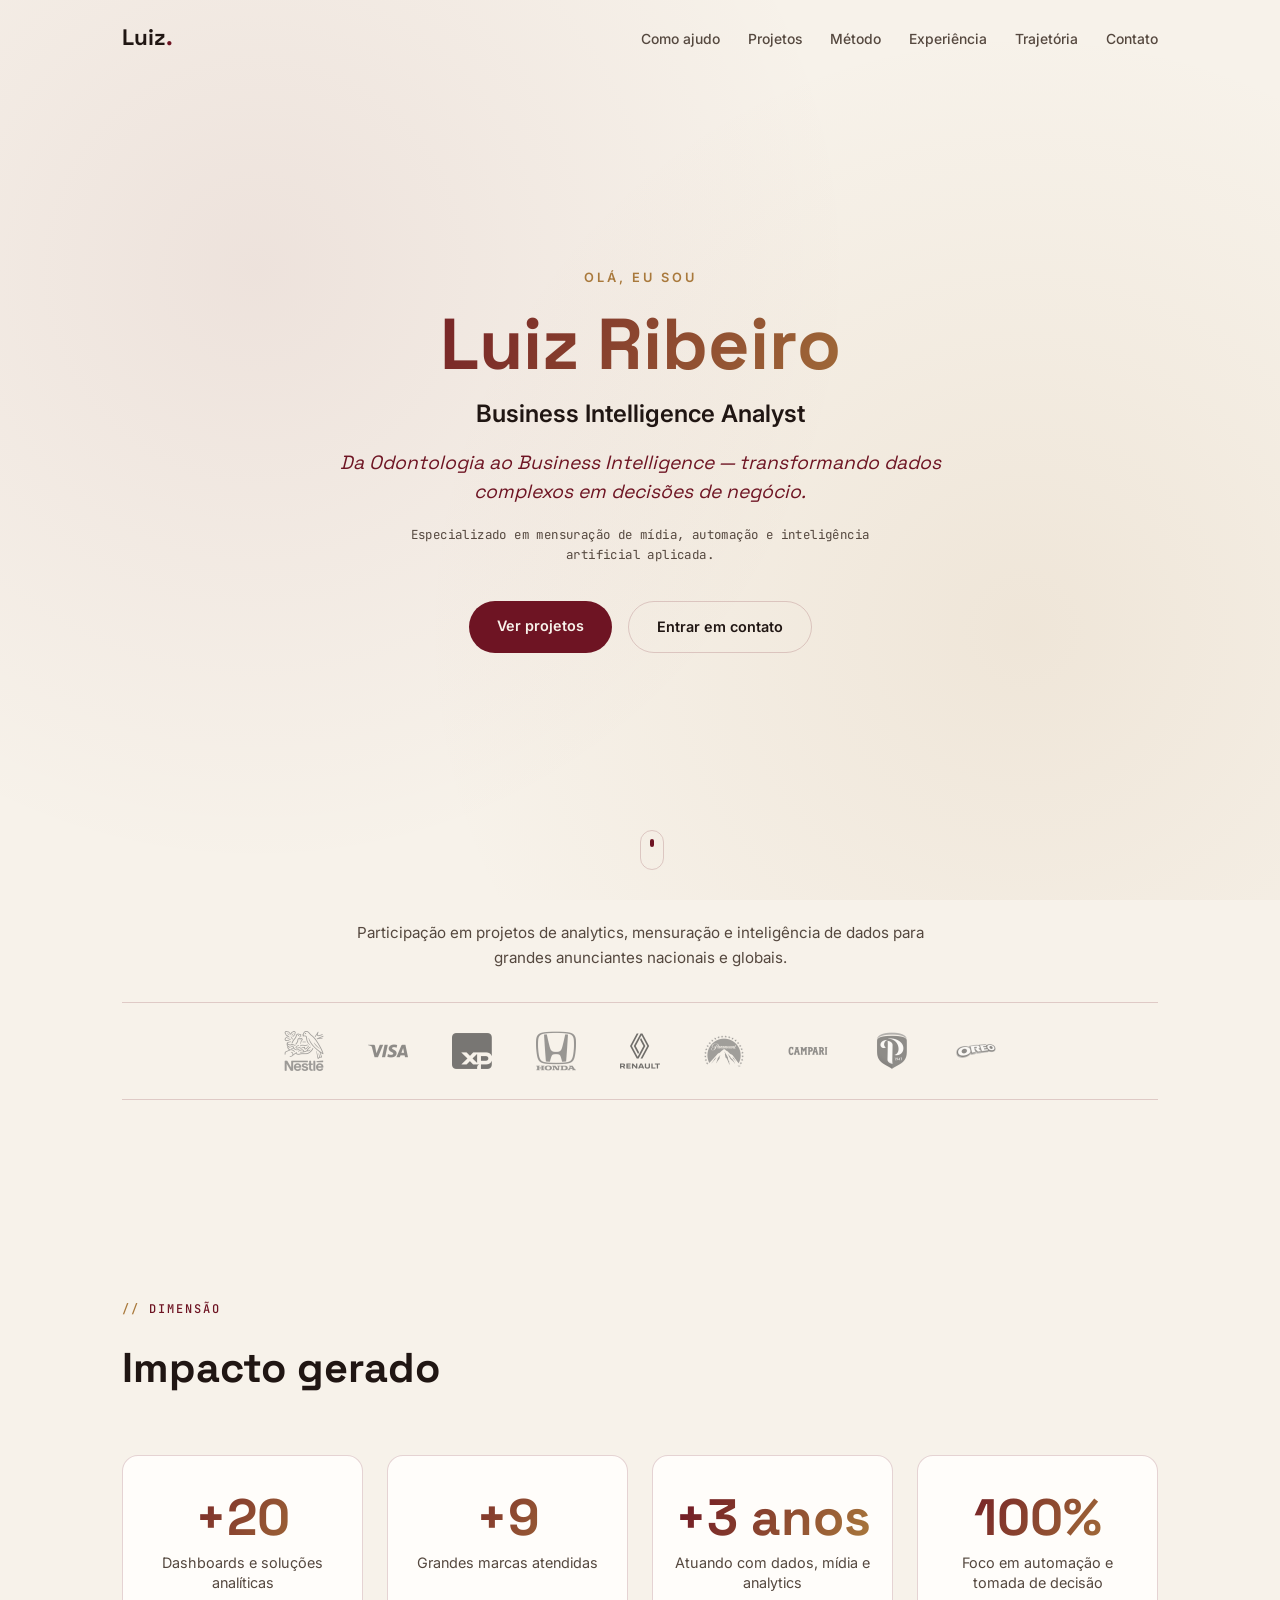
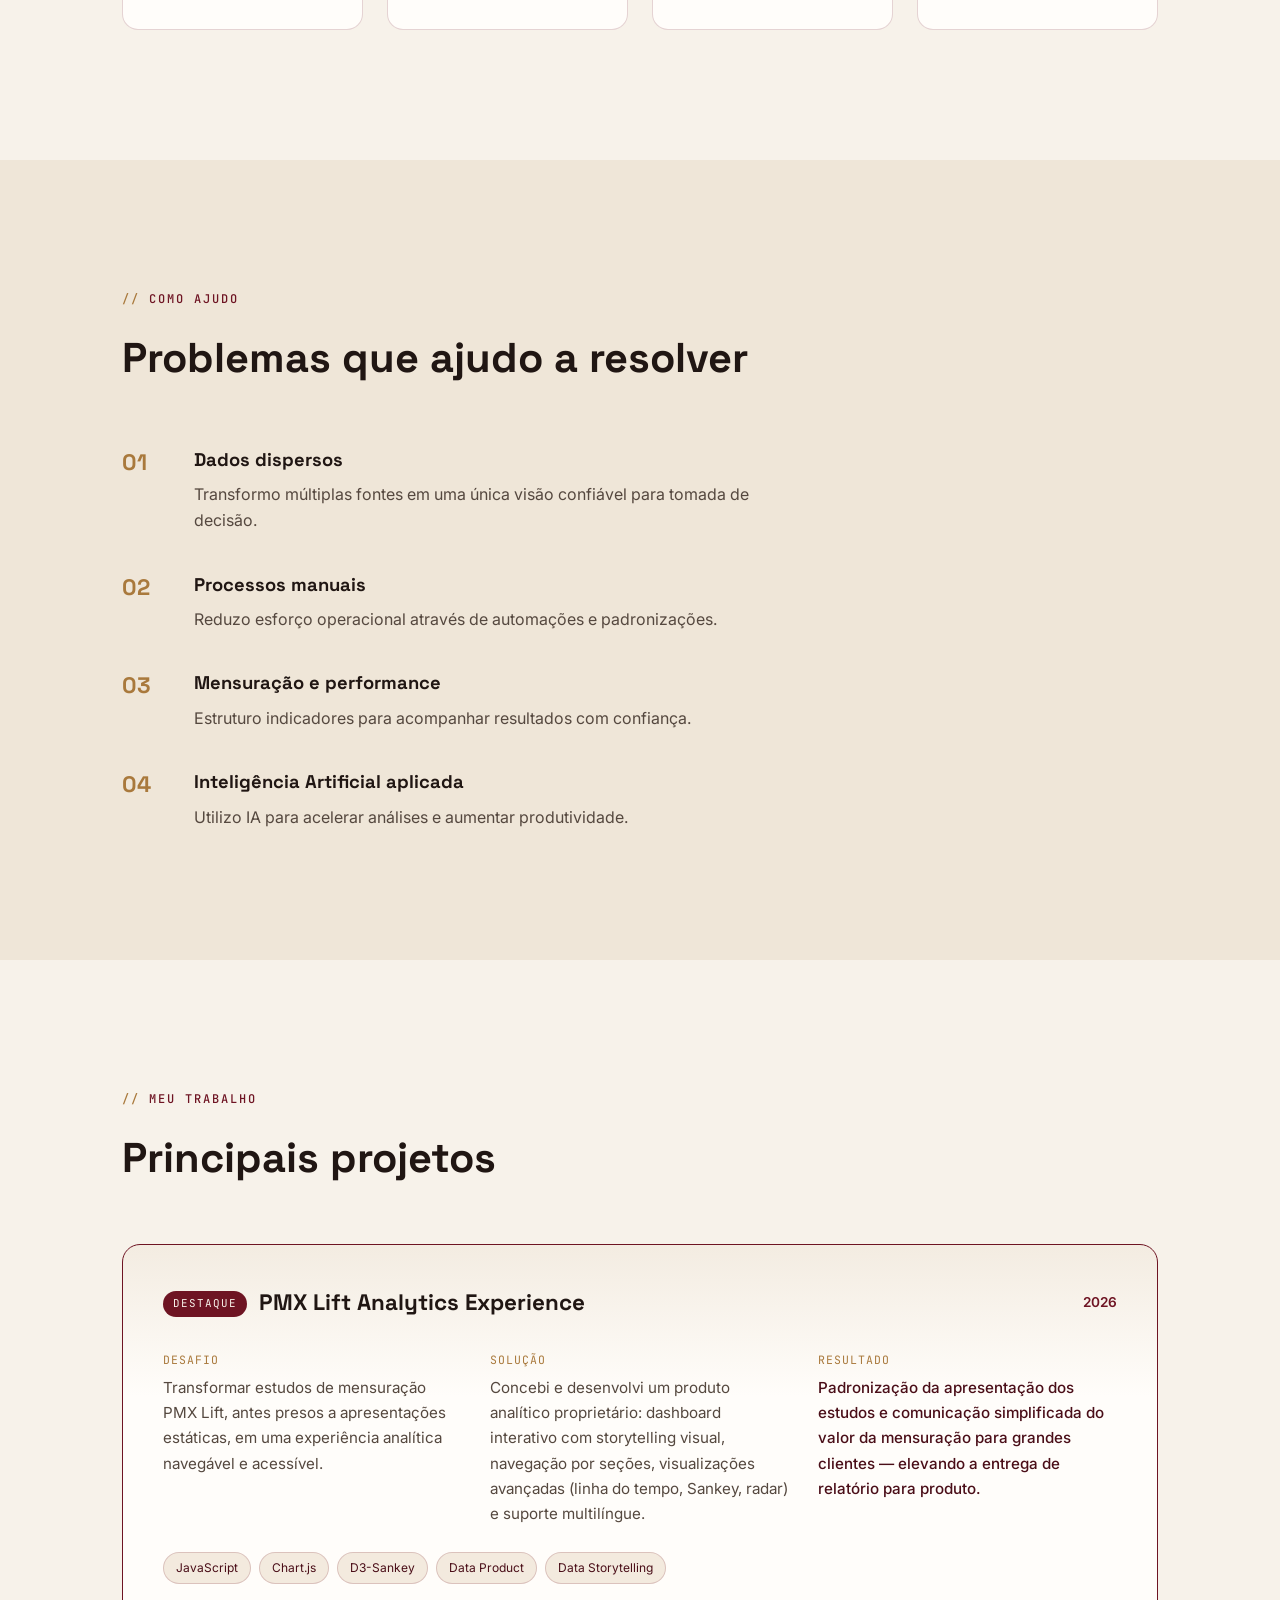
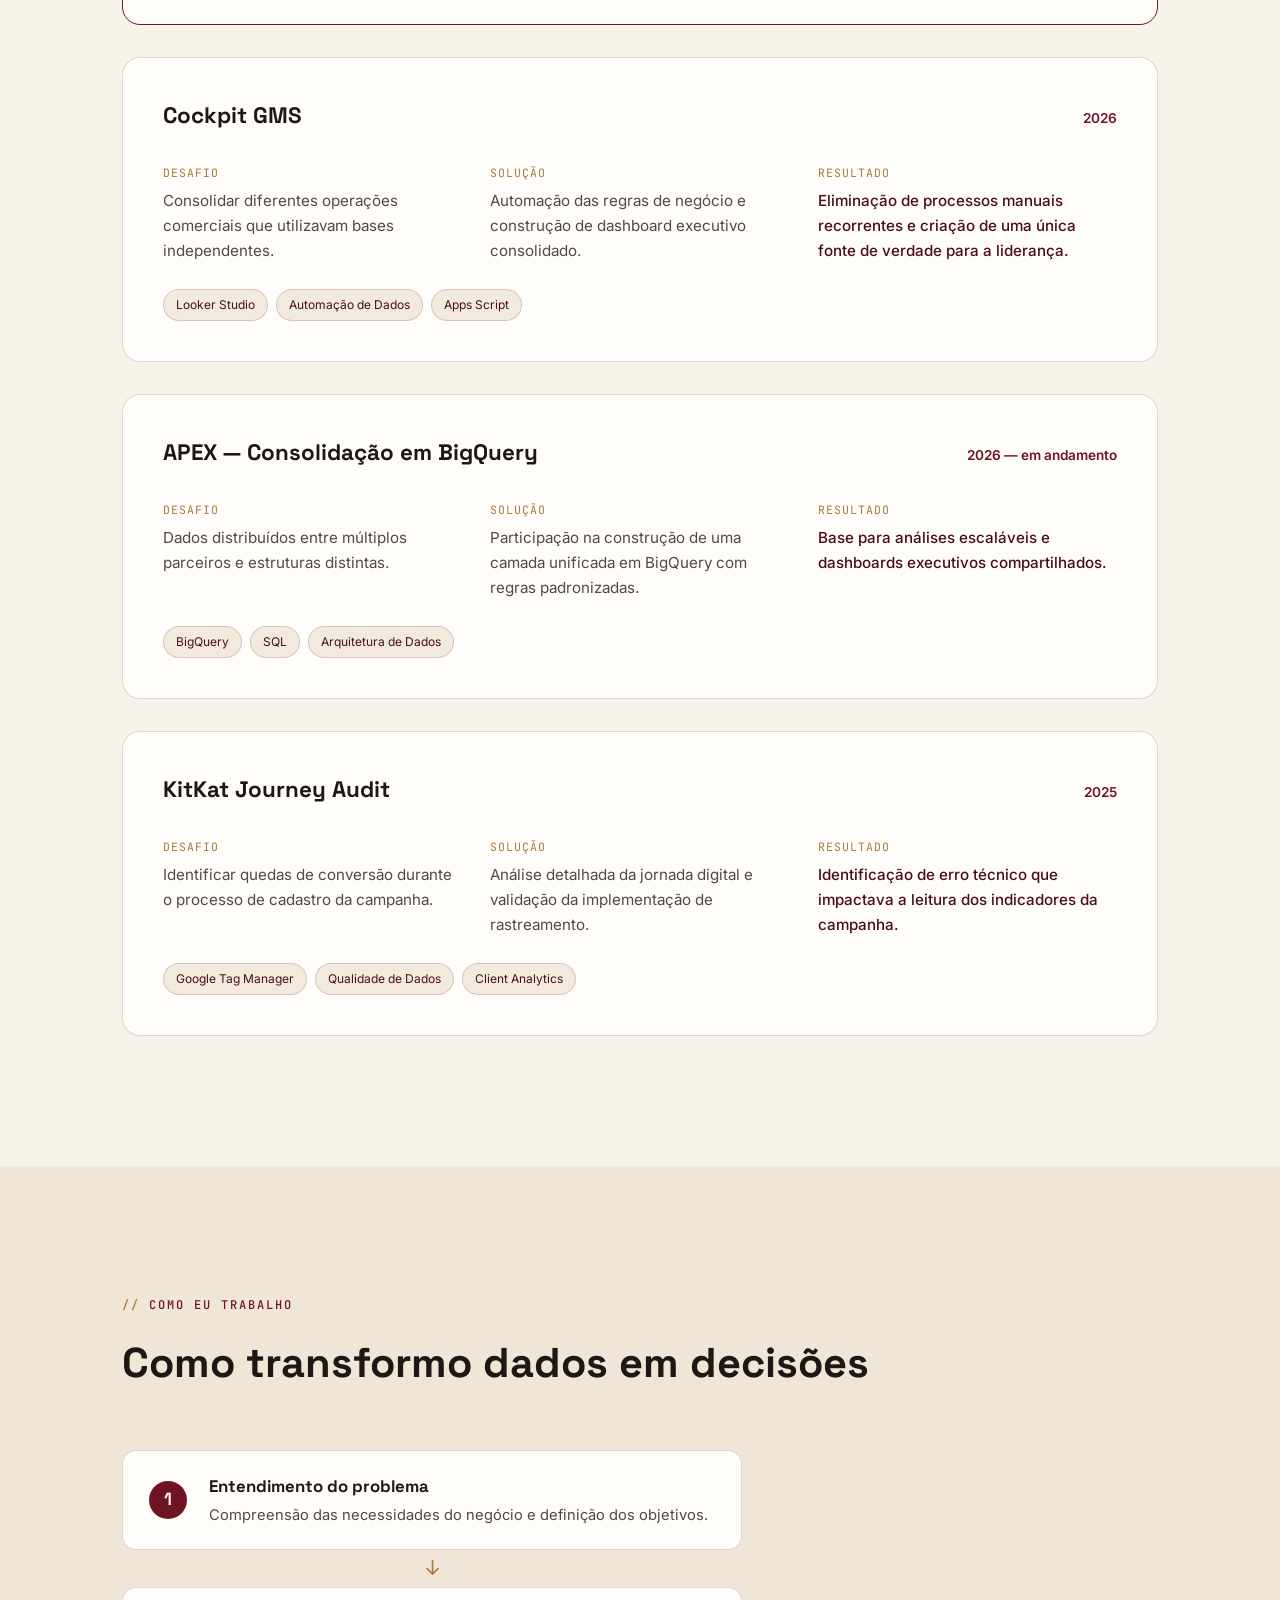
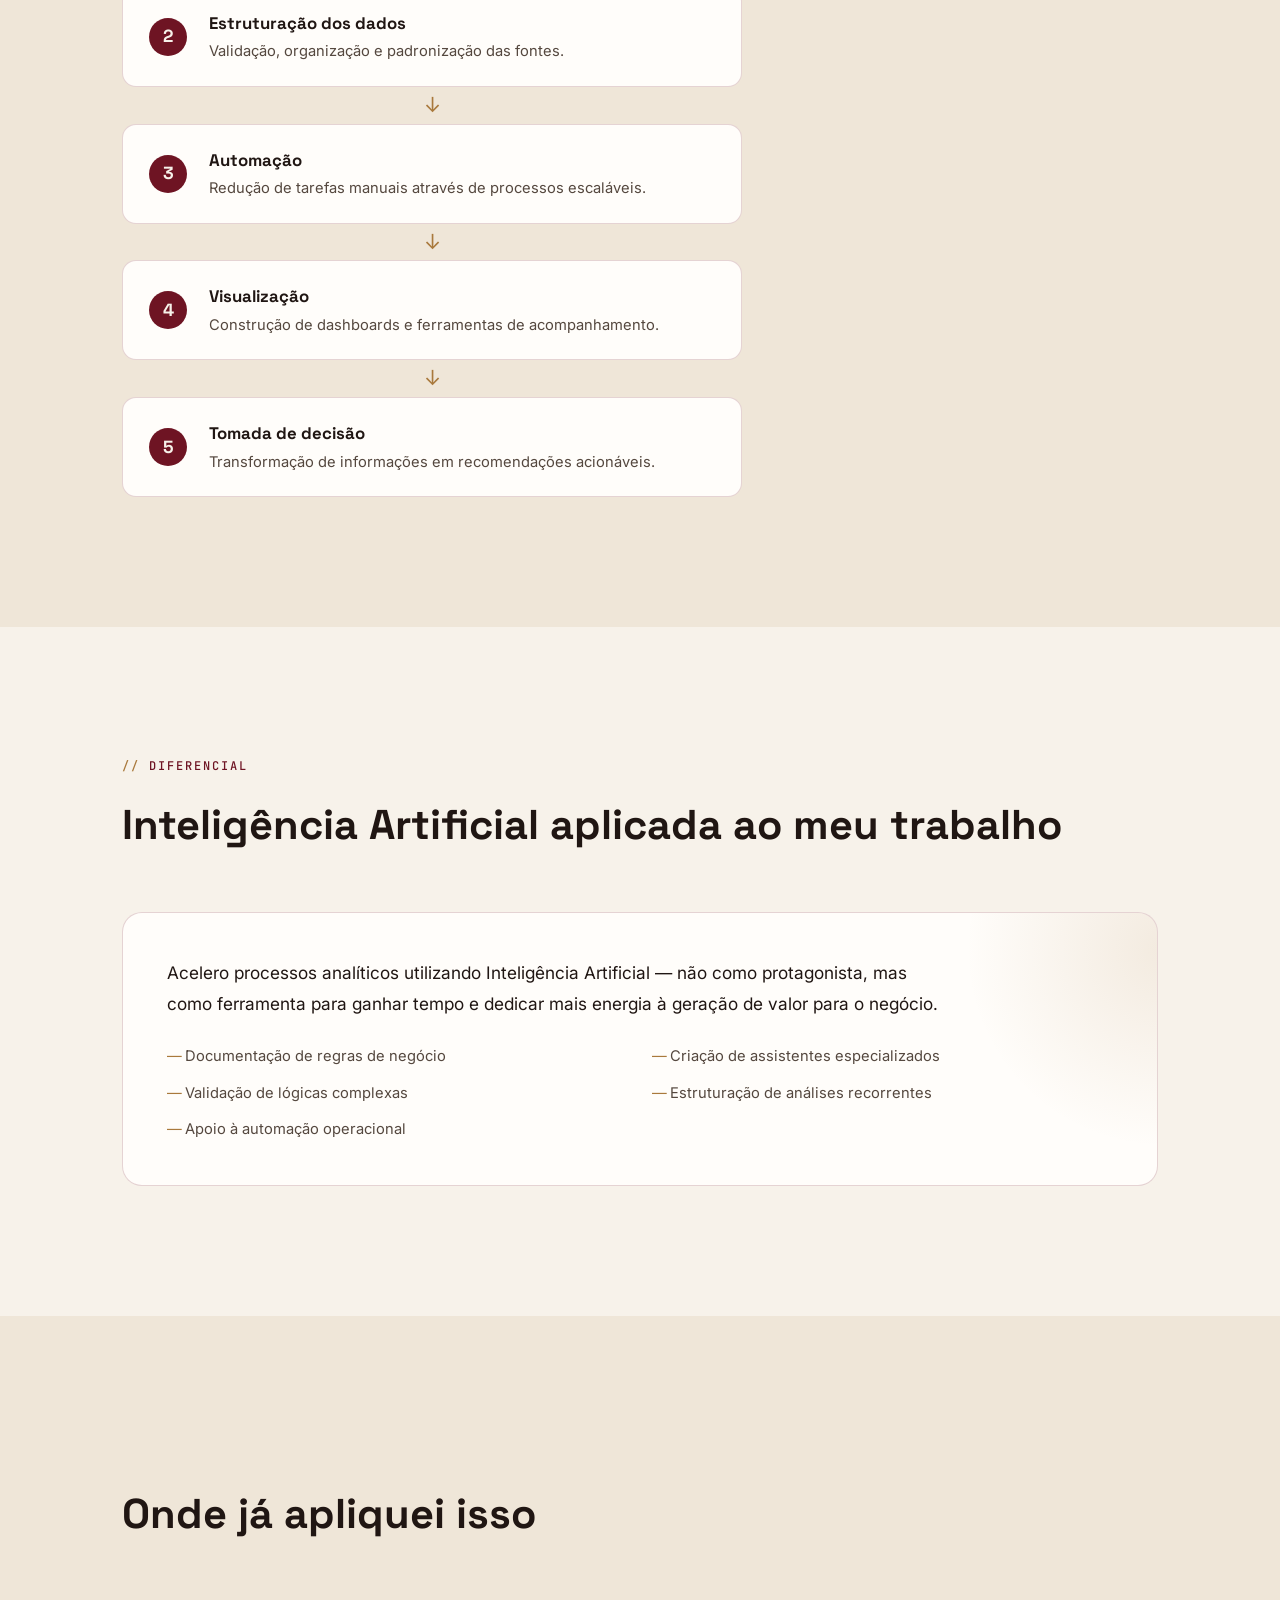
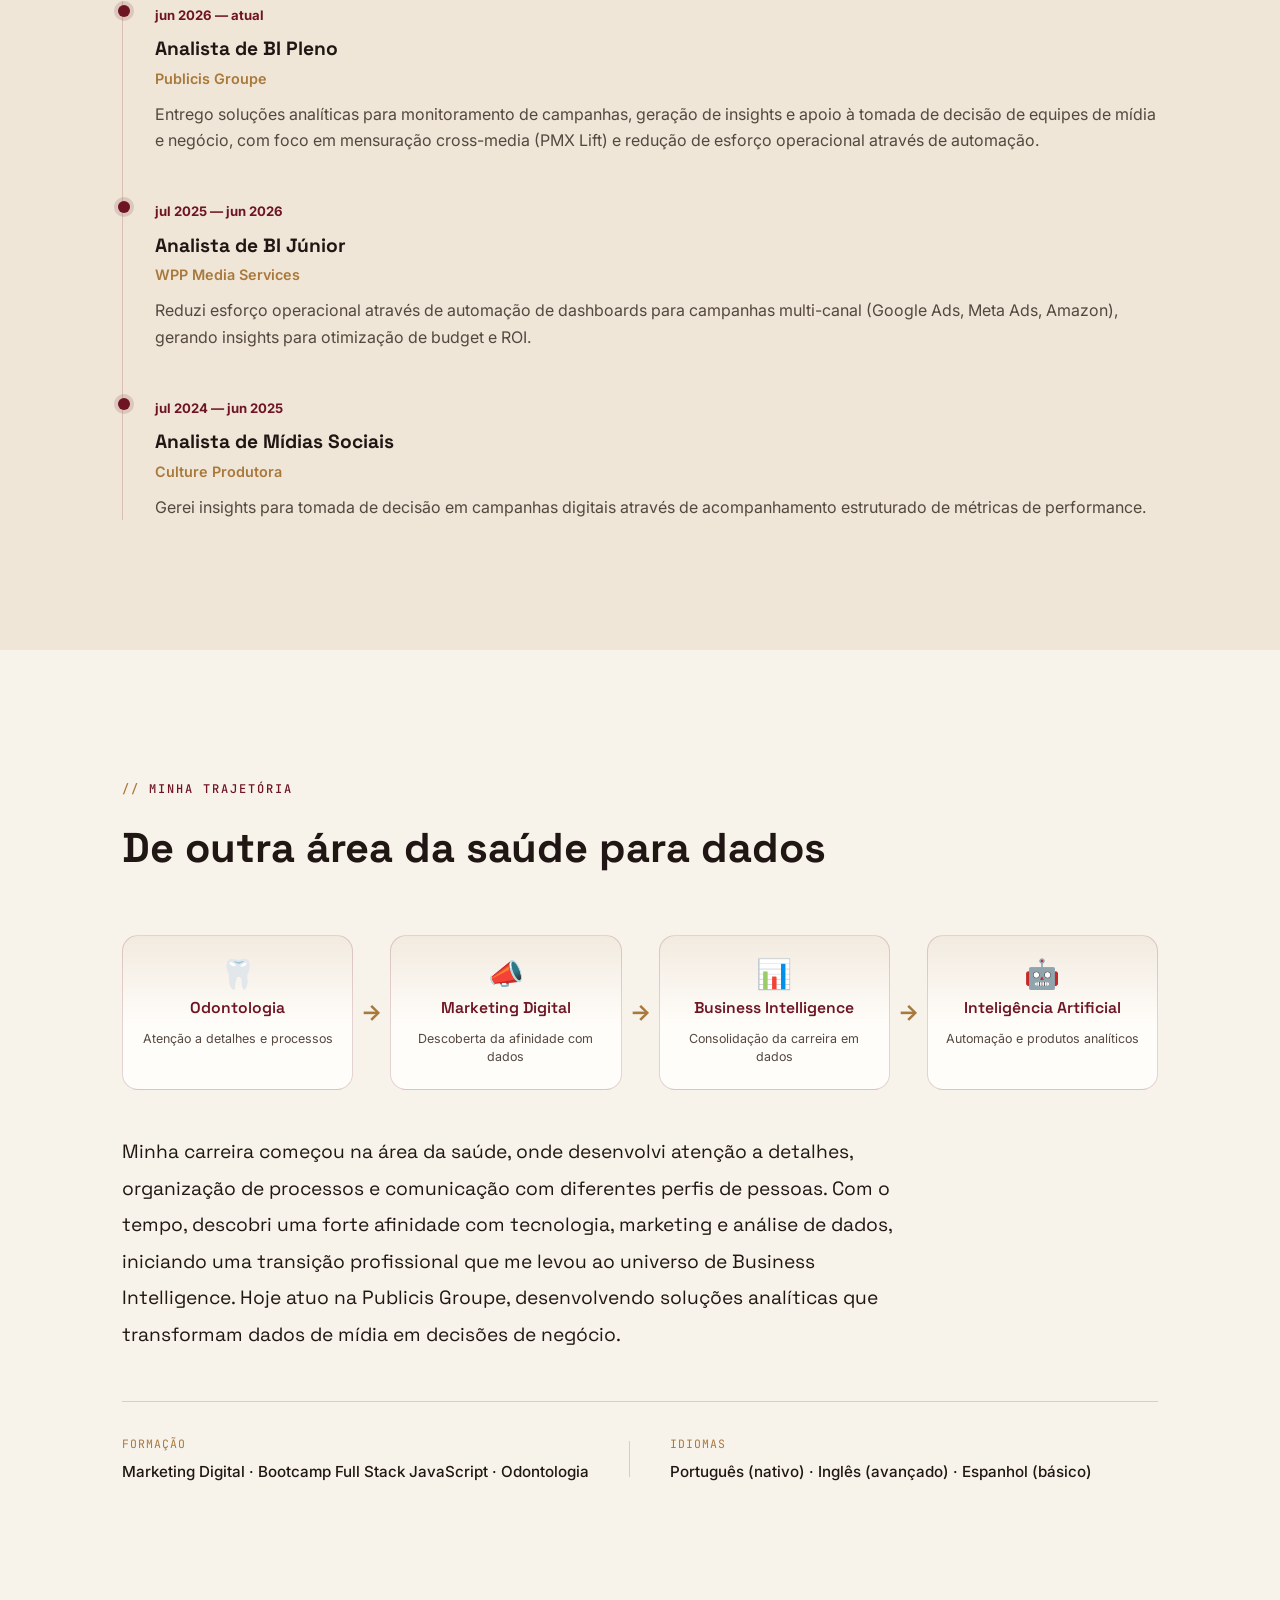
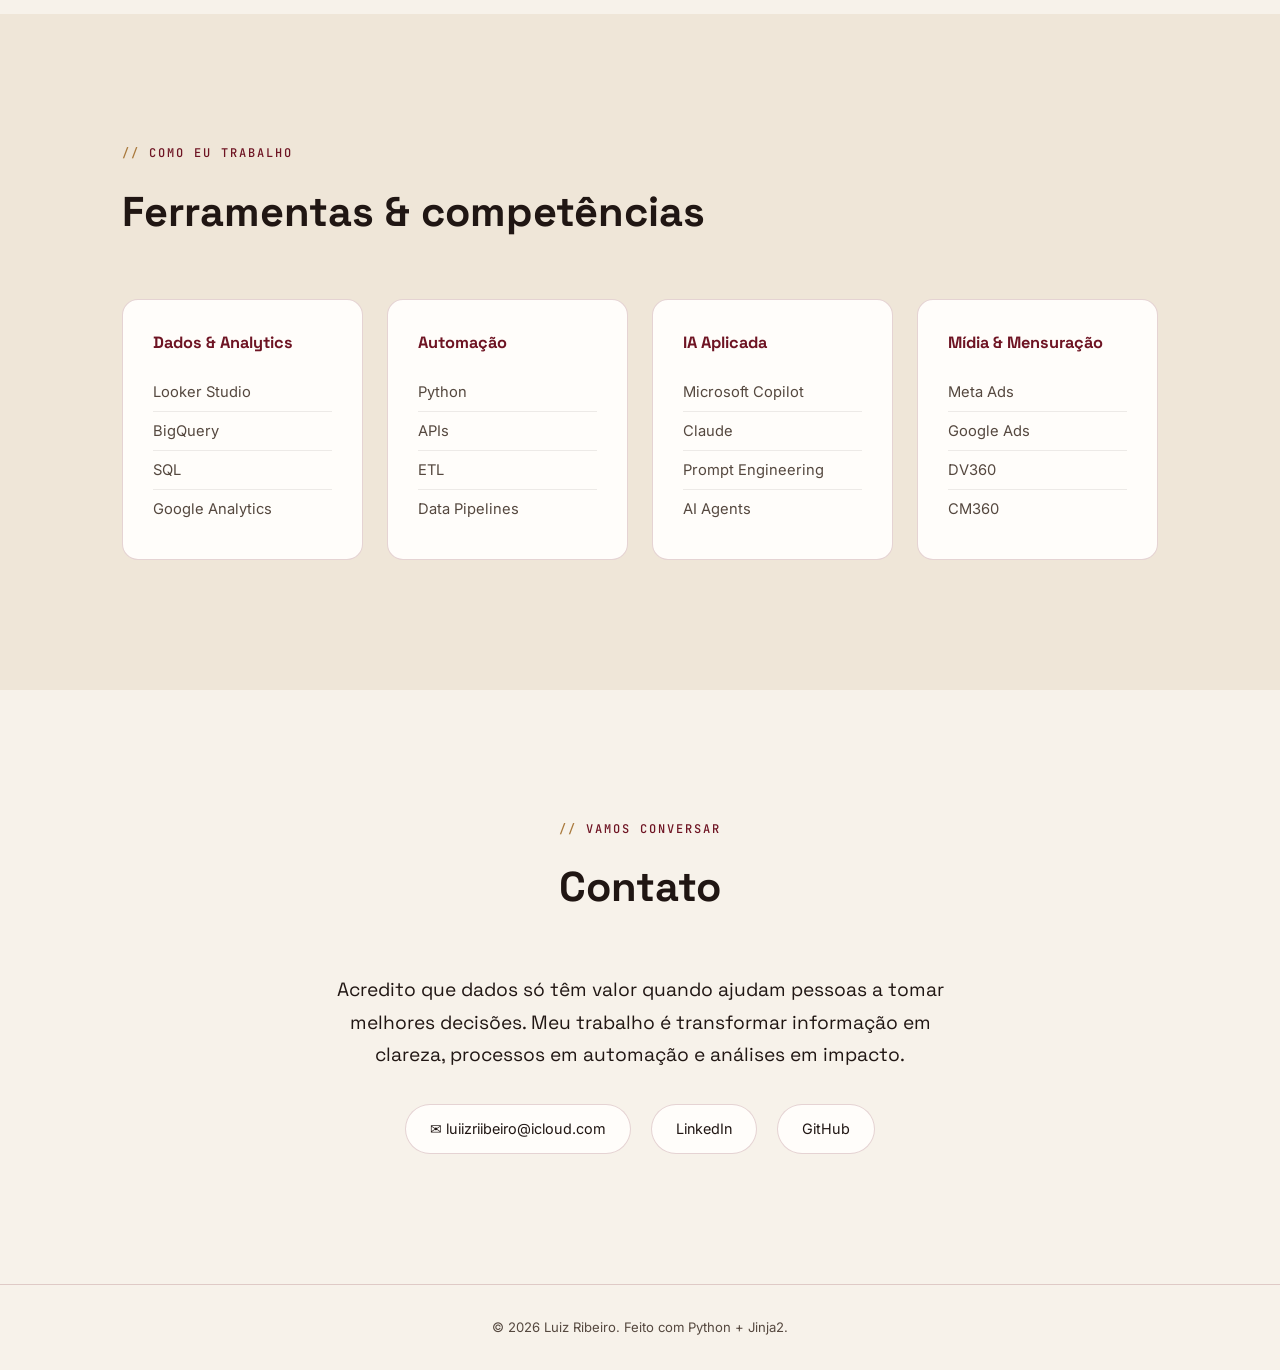
==== index.html @ 61488e01 "Add files via upload" ====
<!DOCTYPE html>
<html lang="pt-BR">
<head>
<meta charset="UTF-8">
<meta name="viewport" content="width=device-width, initial-scale=1.0">
<title>Luiz Ribeiro — Business Intelligence Analyst</title>
<meta name="description" content="">
<link rel="icon" type="image/png" sizes="32x32" href="static/images/favicon-32.png">
<link rel="icon" type="image/png" sizes="16x16" href="static/images/favicon-16.png">
<link rel="apple-touch-icon" sizes="180x180" href="static/images/favicon-180.png">
<link rel="preconnect" href="https://fonts.googleapis.com">
<link href="https://fonts.googleapis.com/css2?family=Space+Grotesk:wght@400;500;600;700&family=Inter:wght@300;400;500;600;700&family=JetBrains+Mono:wght@400;500&display=swap" rel="stylesheet">
<link rel="stylesheet" href="static/css/style.css">
</head>
<body>

<div class="progress-bar" id="progressBar"></div>

<!-- NAV -->
<nav class="navbar" id="navbar">
  <div class="nav-inner">
    <span class="logo">Luiz<span class="logo-dot">.</span></span>
    <ul class="nav-links">
      <li><a href="#problems" class="nav-link" data-section="problems">Como ajudo</a></li>
      <li><a href="#projects" class="nav-link" data-section="projects">Projetos</a></li>
      <li><a href="#methodology" class="nav-link" data-section="methodology">Método</a></li>
      <li><a href="#experience" class="nav-link" data-section="experience">Experiência</a></li>
      <li><a href="#trajectory" class="nav-link" data-section="trajectory">Trajetória</a></li>
      <li><a href="#contact" class="nav-link" data-section="contact">Contato</a></li>
    </ul>
  </div>
</nav>

<!-- HERO -->
<header class="hero" id="hero">
  <div class="hero-bg"></div>
  <div class="hero-content" data-aos="fade-up">
    <p class="hero-eyebrow">Olá, eu sou</p>
    <h1 class="hero-name">Luiz Ribeiro</h1>
    <h2 class="hero-role">Business Intelligence Analyst</h2>
    <p class="hero-highlight">Da Odontologia ao Business Intelligence — transformando dados complexos em decisões de negócio.</p>
    <p class="hero-role-sub">Especializado em mensuração de mídia, automação e inteligência artificial aplicada.</p>
    <p class="hero-tagline"></p>
    <div class="hero-cta">
      <a href="#projects" class="btn btn-primary">Ver projetos</a>
      <a href="#contact" class="btn btn-outline">Entrar em contato</a>
    </div>
  </div>
  <div class="scroll-indicator" data-aos="fade-in" data-aos-delay="600">
    <span></span>
  </div>
</header>

<!-- BRANDS / PROVA SOCIAL -->
<section class="brands-section" id="brands">
  <div class="container">
    <p class="brands-subtitle" data-aos="fade-up">Participação em projetos de analytics, mensuração e inteligência de dados para grandes anunciantes nacionais e globais.</p>
    <div class="brands-row" data-aos="fade-up" data-aos-delay="100">
      
      <div class="brand-logo" title="Nestlé">
        <img src="static/images/brands/NESTLE.png" alt="Nestlé"
             onerror="this.style.display='none'; this.nextElementSibling.style.display='inline';">
        <span class="brand-fallback" style="display:none;">Nestlé</span>
      </div>
      
      <div class="brand-logo" title="Visa">
        <img src="static/images/brands/VISA.png" alt="Visa"
             onerror="this.style.display='none'; this.nextElementSibling.style.display='inline';">
        <span class="brand-fallback" style="display:none;">Visa</span>
      </div>
      
      <div class="brand-logo" title="XP Investimentos">
        <img src="static/images/brands/XP.png" alt="XP Investimentos"
             onerror="this.style.display='none'; this.nextElementSibling.style.display='inline';">
        <span class="brand-fallback" style="display:none;">XP Investimentos</span>
      </div>
      
      <div class="brand-logo" title="Honda">
        <img src="static/images/brands/HONDA.png" alt="Honda"
             onerror="this.style.display='none'; this.nextElementSibling.style.display='inline';">
        <span class="brand-fallback" style="display:none;">Honda</span>
      </div>
      
      <div class="brand-logo" title="Renault">
        <img src="static/images/brands/RENAULT.png" alt="Renault"
             onerror="this.style.display='none'; this.nextElementSibling.style.display='inline';">
        <span class="brand-fallback" style="display:none;">Renault</span>
      </div>
      
      <div class="brand-logo" title="Paramount">
        <img src="static/images/brands/PARAMOUNT.png" alt="Paramount"
             onerror="this.style.display='none'; this.nextElementSibling.style.display='inline';">
        <span class="brand-fallback" style="display:none;">Paramount</span>
      </div>
      
      <div class="brand-logo" title="Campari">
        <img src="static/images/brands/CAMPARI.png" alt="Campari"
             onerror="this.style.display='none'; this.nextElementSibling.style.display='inline';">
        <span class="brand-fallback" style="display:none;">Campari</span>
      </div>
      
      <div class="brand-logo" title="Polenghi">
        <img src="static/images/brands/POLENGHI.png" alt="Polenghi"
             onerror="this.style.display='none'; this.nextElementSibling.style.display='inline';">
        <span class="brand-fallback" style="display:none;">Polenghi</span>
      </div>
      
      <div class="brand-logo" title="Oreo">
        <img src="static/images/brands/OREO.png" alt="Oreo"
             onerror="this.style.display='none'; this.nextElementSibling.style.display='inline';">
        <span class="brand-fallback" style="display:none;">Oreo</span>
      </div>
      
    </div>
  </div>
</section>

<main>

  <!-- IMPACT -->
  <section class="section impact-stats-section" id="impact">
    <div class="container">
      <p class="section-label" data-aos="fade-up">Dimensão</p>
      <h2 class="section-title" data-aos="fade-up">Impacto gerado</h2>
      <div class="impact-numbers">
        
        <div class="impact-number-card" data-aos="fade-up" data-aos-delay="0">
          <span class="impact-number" data-count="+20">+20</span>
          <span class="impact-number-label">Dashboards e soluções analíticas</span>
        </div>
        
        <div class="impact-number-card" data-aos="fade-up" data-aos-delay="90">
          <span class="impact-number" data-count="+9">+9</span>
          <span class="impact-number-label">Grandes marcas atendidas</span>
        </div>
        
        <div class="impact-number-card" data-aos="fade-up" data-aos-delay="180">
          <span class="impact-number" data-count="+3 anos">+3 anos</span>
          <span class="impact-number-label">Atuando com dados, mídia e analytics</span>
        </div>
        
        <div class="impact-number-card" data-aos="fade-up" data-aos-delay="270">
          <span class="impact-number" data-count="100%">100%</span>
          <span class="impact-number-label">Foco em automação e tomada de decisão</span>
        </div>
        
      </div>
    </div>
  </section>

  <!-- PROBLEMAS -->
  <section class="section section-alt" id="problems">
    <div class="container">
      <p class="section-label" data-aos="fade-up">Como ajudo</p>
      <h2 class="section-title" data-aos="fade-up">Problemas que ajudo a resolver</h2>
      <div class="problems-list">
        
        <div class="problem-item" data-aos="fade-up" data-aos-delay="0">
          <span class="problem-number">01</span>
          <div class="problem-body">
            <h3 class="problem-title">Dados dispersos</h3>
            <p class="problem-description">Transformo múltiplas fontes em uma única visão confiável para tomada de decisão.</p>
          </div>
        </div>
        
        <div class="problem-item" data-aos="fade-up" data-aos-delay="80">
          <span class="problem-number">02</span>
          <div class="problem-body">
            <h3 class="problem-title">Processos manuais</h3>
            <p class="problem-description">Reduzo esforço operacional através de automações e padronizações.</p>
          </div>
        </div>
        
        <div class="problem-item" data-aos="fade-up" data-aos-delay="160">
          <span class="problem-number">03</span>
          <div class="problem-body">
            <h3 class="problem-title">Mensuração e performance</h3>
            <p class="problem-description">Estruturo indicadores para acompanhar resultados com confiança.</p>
          </div>
        </div>
        
        <div class="problem-item" data-aos="fade-up" data-aos-delay="240">
          <span class="problem-number">04</span>
          <div class="problem-body">
            <h3 class="problem-title">Inteligência Artificial aplicada</h3>
            <p class="problem-description">Utilizo IA para acelerar análises e aumentar produtividade.</p>
          </div>
        </div>
        
      </div>
    </div>
  </section>

  <!-- PROJECTS -->
  <section class="section" id="projects">
    <div class="container">
      <p class="section-label" data-aos="fade-up">Meu trabalho</p>
      <h2 class="section-title" data-aos="fade-up">Principais projetos</h2>
      <div class="projects-list">
        
        <article class="project-card project-featured" data-aos="fade-up" data-aos-delay="0">
          <div class="project-header">
            <div class="project-title-row">
              <span class="featured-badge">Destaque</span>
              <h3 class="project-title">PMX Lift Analytics Experience</h3>
            </div>
            <span class="project-period">2026</span>
          </div>
          <div class="project-matrix">
            <div class="project-block">
              <span class="project-block-label">Desafio</span>
              <p>Transformar estudos de mensuração PMX Lift, antes presos a apresentações estáticas, em uma experiência analítica navegável e acessível.</p>
            </div>
            <div class="project-block">
              <span class="project-block-label">Solução</span>
              <p>Concebi e desenvolvi um produto analítico proprietário: dashboard interativo com storytelling visual, navegação por seções, visualizações avançadas (linha do tempo, Sankey, radar) e suporte multilíngue.</p>
            </div>
            <div class="project-block project-block-result">
              <span class="project-block-label">Resultado</span>
              <p>Padronização da apresentação dos estudos e comunicação simplificada do valor da mensuração para grandes clientes — elevando a entrega de relatório para produto.</p>
            </div>
          </div>
          <div class="project-tags">
            
            <span class="tag">JavaScript</span>
            
            <span class="tag">Chart.js</span>
            
            <span class="tag">D3-Sankey</span>
            
            <span class="tag">Data Product</span>
            
            <span class="tag">Data Storytelling</span>
            
          </div>
        </article>
        
        <article class="project-card " data-aos="fade-up" data-aos-delay="80">
          <div class="project-header">
            <div class="project-title-row">
              
              <h3 class="project-title">Cockpit GMS</h3>
            </div>
            <span class="project-period">2026</span>
          </div>
          <div class="project-matrix">
            <div class="project-block">
              <span class="project-block-label">Desafio</span>
              <p>Consolidar diferentes operações comerciais que utilizavam bases independentes.</p>
            </div>
            <div class="project-block">
              <span class="project-block-label">Solução</span>
              <p>Automação das regras de negócio e construção de dashboard executivo consolidado.</p>
            </div>
            <div class="project-block project-block-result">
              <span class="project-block-label">Resultado</span>
              <p>Eliminação de processos manuais recorrentes e criação de uma única fonte de verdade para a liderança.</p>
            </div>
          </div>
          <div class="project-tags">
            
            <span class="tag">Looker Studio</span>
            
            <span class="tag">Automação de Dados</span>
            
            <span class="tag">Apps Script</span>
            
          </div>
        </article>
        
        <article class="project-card " data-aos="fade-up" data-aos-delay="160">
          <div class="project-header">
            <div class="project-title-row">
              
              <h3 class="project-title">APEX — Consolidação em BigQuery</h3>
            </div>
            <span class="project-period">2026 — em andamento</span>
          </div>
          <div class="project-matrix">
            <div class="project-block">
              <span class="project-block-label">Desafio</span>
              <p>Dados distribuídos entre múltiplos parceiros e estruturas distintas.</p>
            </div>
            <div class="project-block">
              <span class="project-block-label">Solução</span>
              <p>Participação na construção de uma camada unificada em BigQuery com regras padronizadas.</p>
            </div>
            <div class="project-block project-block-result">
              <span class="project-block-label">Resultado</span>
              <p>Base para análises escaláveis e dashboards executivos compartilhados.</p>
            </div>
          </div>
          <div class="project-tags">
            
            <span class="tag">BigQuery</span>
            
            <span class="tag">SQL</span>
            
            <span class="tag">Arquitetura de Dados</span>
            
          </div>
        </article>
        
        <article class="project-card " data-aos="fade-up" data-aos-delay="240">
          <div class="project-header">
            <div class="project-title-row">
              
              <h3 class="project-title">KitKat Journey Audit</h3>
            </div>
            <span class="project-period">2025</span>
          </div>
          <div class="project-matrix">
            <div class="project-block">
              <span class="project-block-label">Desafio</span>
              <p>Identificar quedas de conversão durante o processo de cadastro da campanha.</p>
            </div>
            <div class="project-block">
              <span class="project-block-label">Solução</span>
              <p>Análise detalhada da jornada digital e validação da implementação de rastreamento.</p>
            </div>
            <div class="project-block project-block-result">
              <span class="project-block-label">Resultado</span>
              <p>Identificação de erro técnico que impactava a leitura dos indicadores da campanha.</p>
            </div>
          </div>
          <div class="project-tags">
            
            <span class="tag">Google Tag Manager</span>
            
            <span class="tag">Qualidade de Dados</span>
            
            <span class="tag">Client Analytics</span>
            
          </div>
        </article>
        
      </div>
    </div>
  </section>

  <!-- METHODOLOGY -->
  <section class="section section-alt methodology-section" id="methodology">
    <div class="container">
      <p class="section-label" data-aos="fade-up">Como eu trabalho</p>
      <h2 class="section-title" data-aos="fade-up">Como transformo dados em decisões</h2>
      <div class="methodology-flow">
        
        <div class="methodology-step" data-aos="fade-up" data-aos-delay="0">
          <span class="methodology-step-number">1</span>
          <div class="methodology-step-body">
            <h3 class="methodology-step-title">Entendimento do problema</h3>
            <p class="methodology-step-description">Compreensão das necessidades do negócio e definição dos objetivos.</p>
          </div>
        </div>
        <div class="methodology-arrow" data-aos="fade-in" data-aos-delay="45">↓</div>
        
        <div class="methodology-step" data-aos="fade-up" data-aos-delay="90">
          <span class="methodology-step-number">2</span>
          <div class="methodology-step-body">
            <h3 class="methodology-step-title">Estruturação dos dados</h3>
            <p class="methodology-step-description">Validação, organização e padronização das fontes.</p>
          </div>
        </div>
        <div class="methodology-arrow" data-aos="fade-in" data-aos-delay="135">↓</div>
        
        <div class="methodology-step" data-aos="fade-up" data-aos-delay="180">
          <span class="methodology-step-number">3</span>
          <div class="methodology-step-body">
            <h3 class="methodology-step-title">Automação</h3>
            <p class="methodology-step-description">Redução de tarefas manuais através de processos escaláveis.</p>
          </div>
        </div>
        <div class="methodology-arrow" data-aos="fade-in" data-aos-delay="225">↓</div>
        
        <div class="methodology-step" data-aos="fade-up" data-aos-delay="270">
          <span class="methodology-step-number">4</span>
          <div class="methodology-step-body">
            <h3 class="methodology-step-title">Visualização</h3>
            <p class="methodology-step-description">Construção de dashboards e ferramentas de acompanhamento.</p>
          </div>
        </div>
        <div class="methodology-arrow" data-aos="fade-in" data-aos-delay="315">↓</div>
        
        <div class="methodology-step" data-aos="fade-up" data-aos-delay="360">
          <span class="methodology-step-number">5</span>
          <div class="methodology-step-body">
            <h3 class="methodology-step-title">Tomada de decisão</h3>
            <p class="methodology-step-description">Transformação de informações em recomendações acionáveis.</p>
          </div>
        </div>
        
        
      </div>
    </div>
  </section>

  <!-- AI -->
  <section class="section ai-section" id="ai">
    <div class="container">
      <p class="section-label" data-aos="fade-up">Diferencial</p>
      <h2 class="section-title" data-aos="fade-up">Inteligência Artificial aplicada ao meu trabalho</h2>
      <div class="ai-card" data-aos="fade-up" data-aos-delay="100">
        <div class="ai-glow"></div>
        <p class="ai-text">Acelero processos analíticos utilizando Inteligência Artificial — não como protagonista, mas como ferramenta para ganhar tempo e dedicar mais energia à geração de valor para o negócio.</p>
        <ul class="ai-items">
          
          <li>Documentação de regras de negócio</li>
          
          <li>Criação de assistentes especializados</li>
          
          <li>Validação de lógicas complexas</li>
          
          <li>Estruturação de análises recorrentes</li>
          
          <li>Apoio à automação operacional</li>
          
        </ul>
      </div>
    </div>
  </section>

  <!-- EXPERIENCE -->
  <section class="section section-alt" id="experience">
    <div class="container">
      <p class="section-label" data-aos="fade-up">Experiência profissional</p>
      <h2 class="section-title" data-aos="fade-up">Onde já apliquei isso</h2>
      <div class="timeline">
        
        <div class="timeline-item" data-aos="fade-up" data-aos-delay="0">
          <div class="timeline-marker"></div>
          <div class="timeline-content">
            <span class="timeline-period">jun 2026 — atual</span>
            <h3 class="timeline-role">Analista de BI Pleno</h3>
            <p class="timeline-company">Publicis Groupe</p>
            <p class="timeline-description">Entrego soluções analíticas para monitoramento de campanhas, geração de insights e apoio à tomada de decisão de equipes de mídia e negócio, com foco em mensuração cross-media (PMX Lift) e redução de esforço operacional através de automação.</p>
          </div>
        </div>
        
        <div class="timeline-item" data-aos="fade-up" data-aos-delay="100">
          <div class="timeline-marker"></div>
          <div class="timeline-content">
            <span class="timeline-period">jul 2025 — jun 2026</span>
            <h3 class="timeline-role">Analista de BI Júnior</h3>
            <p class="timeline-company">WPP Media Services</p>
            <p class="timeline-description">Reduzi esforço operacional através de automação de dashboards para campanhas multi-canal (Google Ads, Meta Ads, Amazon), gerando insights para otimização de budget e ROI.</p>
          </div>
        </div>
        
        <div class="timeline-item" data-aos="fade-up" data-aos-delay="200">
          <div class="timeline-marker"></div>
          <div class="timeline-content">
            <span class="timeline-period">jul 2024 — jun 2025</span>
            <h3 class="timeline-role">Analista de Mídias Sociais</h3>
            <p class="timeline-company">Culture Produtora</p>
            <p class="timeline-description">Gerei insights para tomada de decisão em campanhas digitais através de acompanhamento estruturado de métricas de performance.</p>
          </div>
        </div>
        
      </div>
    </div>
  </section>

  <!-- TRAJECTORY -->
  <section class="section trajectory-section" id="trajectory">
    <div class="container">
      <p class="section-label" data-aos="fade-up">Minha trajetória</p>
      <h2 class="section-title" data-aos="fade-up">De outra área da saúde para dados</h2>
      <div class="trajectory-phases" data-aos="fade-up">
        
        <div class="phase-card" data-aos="fade-up" data-aos-delay="0">
          <span class="phase-icon">🦷</span>
          <span class="phase-title">Odontologia</span>
          <span class="phase-note">Atenção a detalhes e processos</span>
        </div>
        <div class="phase-connector" aria-hidden="true">→</div>
        
        <div class="phase-card" data-aos="fade-up" data-aos-delay="90">
          <span class="phase-icon">📣</span>
          <span class="phase-title">Marketing Digital</span>
          <span class="phase-note">Descoberta da afinidade com dados</span>
        </div>
        <div class="phase-connector" aria-hidden="true">→</div>
        
        <div class="phase-card" data-aos="fade-up" data-aos-delay="180">
          <span class="phase-icon">📊</span>
          <span class="phase-title">Business Intelligence</span>
          <span class="phase-note">Consolidação da carreira em dados</span>
        </div>
        <div class="phase-connector" aria-hidden="true">→</div>
        
        <div class="phase-card" data-aos="fade-up" data-aos-delay="270">
          <span class="phase-icon">🤖</span>
          <span class="phase-title">Inteligência Artificial</span>
          <span class="phase-note">Automação e produtos analíticos</span>
        </div>
        
        
      </div>
      <p class="trajectory-text" data-aos="fade-up" data-aos-delay="100">Minha carreira começou na área da saúde, onde desenvolvi atenção a detalhes, organização de processos e comunicação com diferentes perfis de pessoas. Com o tempo, descobri uma forte afinidade com tecnologia, marketing e análise de dados, iniciando uma transição profissional que me levou ao universo de Business Intelligence. Hoje atuo na Publicis Groupe, desenvolvendo soluções analíticas que transformam dados de mídia em decisões de negócio.</p>
      <div class="education-row" data-aos="fade-up" data-aos-delay="200">
        <div class="education-block">
          <span class="education-label">Formação</span>
          <span class="education-value">Marketing Digital · Bootcamp Full Stack JavaScript · Odontologia</span>
        </div>
        <div class="education-divider"></div>
        <div class="education-block">
          <span class="education-label">Idiomas</span>
          <span class="education-value">Português (nativo) · Inglês (avançado) · Espanhol (básico)</span>
        </div>
      </div>
    </div>
  </section>

  <!-- SKILLS -->
  <section class="section section-alt" id="skills">
    <div class="container">
      <p class="section-label" data-aos="fade-up">Como eu trabalho</p>
      <h2 class="section-title" data-aos="fade-up">Ferramentas &amp; competências</h2>
      <div class="skills-grid">
        
        <div class="skill-card" data-aos="fade-up" data-aos-delay="0">
          <h3 class="skill-category">Dados & Analytics</h3>
          <ul class="skill-items">
            
            <li>Looker Studio</li>
            
            <li>BigQuery</li>
            
            <li>SQL</li>
            
            <li>Google Analytics</li>
            
          </ul>
        </div>
        
        <div class="skill-card" data-aos="fade-up" data-aos-delay="100">
          <h3 class="skill-category">Automação</h3>
          <ul class="skill-items">
            
            <li>Python</li>
            
            <li>APIs</li>
            
            <li>ETL</li>
            
            <li>Data Pipelines</li>
            
          </ul>
        </div>
        
        <div class="skill-card" data-aos="fade-up" data-aos-delay="200">
          <h3 class="skill-category">IA Aplicada</h3>
          <ul class="skill-items">
            
            <li>Microsoft Copilot</li>
            
            <li>Claude</li>
            
            <li>Prompt Engineering</li>
            
            <li>AI Agents</li>
            
          </ul>
        </div>
        
        <div class="skill-card" data-aos="fade-up" data-aos-delay="300">
          <h3 class="skill-category">Mídia & Mensuração</h3>
          <ul class="skill-items">
            
            <li>Meta Ads</li>
            
            <li>Google Ads</li>
            
            <li>DV360</li>
            
            <li>CM360</li>
            
          </ul>
        </div>
        
      </div>
    </div>
  </section>

  <!-- CONTACT -->
  <section class="section contact-section" id="contact">
    <div class="container">
      <p class="section-label" data-aos="fade-up">Vamos conversar</p>
      <h2 class="section-title" data-aos="fade-up">Contato</h2>
      <p class="contact-closing" data-aos="fade-up" data-aos-delay="100">Acredito que dados só têm valor quando ajudam pessoas a tomar melhores decisões. Meu trabalho é transformar informação em clareza, processos em automação e análises em impacto.</p>
      <div class="contact-links" data-aos="fade-up" data-aos-delay="200">
        <a href="mailto:luiizriibeiro@icloud.com" class="contact-link">✉ luiizriibeiro@icloud.com</a>
        <a href="https://linkedin.com/in/-luizribeiro" target="_blank" class="contact-link">LinkedIn</a>
        <a href="https://github.com/LuizRibeiro-Dev" target="_blank" class="contact-link">GitHub</a>
      </div>
    </div>
  </section>

</main>

<footer class="footer">
  <p>© <span id="year"></span> Luiz Ribeiro. Feito com Python + Jinja2.</p>
</footer>

<button class="back-to-top" id="backToTop" aria-label="Voltar ao topo">↑</button>

<script src="static/js/script.js"></script>
</body>
</html>
---- static/css/style.css ----
/* ==========================================================================
   Portfolio — Style
   Paleta pessoal: off-white editorial + bordô + latão envelhecido
   ========================================================================== */

:root {
  --bordeaux: #6E1423;
  --bordeaux-deep: #4A0E18;
  --brass: #A9793C;
  --brass-light: #C79A5E;
  --bg-light: #F7F2EA;
  --bg-alt: #EFE6D8;
  --card-bg: #FFFDFA;
  --text-dark: #201613;
  --text-muted: #55483F;
  --border-subtle: rgba(110, 20, 35, 0.18);
  --accent-gradient: linear-gradient(120deg, var(--bordeaux), var(--brass));
  --font-display: 'Space Grotesk', 'Inter', sans-serif;
  --font-sans: 'Inter', -apple-system, BlinkMacSystemFont, sans-serif;
  --font-mono: 'JetBrains Mono', monospace;
  --transition: all 0.4s cubic-bezier(0.16, 1, 0.3, 1);
}

* { margin: 0; padding: 0; box-sizing: border-box; }
html { scroll-behavior: smooth; }
body {
  font-family: var(--font-sans);
  background: var(--bg-light);
  color: var(--text-dark);
  line-height: 1.65;
  overflow-x: hidden;
}
.container { max-width: 1100px; margin: 0 auto; padding: 0 32px; }

.progress-bar {
  position: fixed; top: 0; left: 0; height: 3px; width: 0%;
  background: linear-gradient(90deg, var(--bordeaux), var(--brass));
  z-index: 1000; transition: width 0.1s ease-out;
}

/* NAVBAR */
.navbar {
  position: fixed; top: 0; left: 0; right: 0; z-index: 900;
  padding: 20px 0; background: rgba(247, 242, 234, 0);
  backdrop-filter: blur(0px); transition: var(--transition);
}
.navbar.scrolled {
  background: rgba(247, 242, 234, 0.9); backdrop-filter: blur(12px);
  padding: 14px 0; border-bottom: 1px solid var(--border-subtle);
}
.nav-inner {
  max-width: 1100px; margin: 0 auto; padding: 0 32px;
  display: flex; justify-content: space-between; align-items: center;
}
.logo { font-family: var(--font-display); font-size: 1.4rem; font-weight: 700; color: var(--text-dark); }
.logo-dot { color: var(--bordeaux); }
.nav-links { display: flex; gap: 28px; list-style: none; }
.nav-link {
  color: var(--text-muted); text-decoration: none; font-size: 0.87rem;
  font-weight: 500; position: relative; transition: var(--transition);
}
.nav-link::after {
  content: ''; position: absolute; bottom: -6px; left: 0; width: 0%; height: 1px;
  background: var(--bordeaux); transition: var(--transition);
}
.nav-link:hover, .nav-link.active { color: var(--text-dark); }
.nav-link:hover::after, .nav-link.active::after { width: 100%; }

/* HERO */
.hero {
  position: relative; min-height: 100vh; display: flex; flex-direction: column;
  align-items: center; justify-content: center; text-align: center;
  padding: 130px 32px 110px; gap: 0;
}
.hero-bg {
  position: absolute; inset: 0;
  background:
    radial-gradient(circle at 20% 30%, rgba(110, 20, 35, 0.07), transparent 50%),
    radial-gradient(circle at 80% 70%, rgba(169, 121, 60, 0.10), transparent 50%);
  z-index: 0;
}
.hero-content { position: relative; z-index: 1; max-width: 760px; }
.hero-eyebrow {
  color: var(--brass); letter-spacing: 3px; text-transform: uppercase;
  font-size: 0.8rem; font-weight: 600; margin-bottom: 16px;
}
.hero-name {
  font-family: var(--font-display); font-size: clamp(2.5rem, 7vw, 4.5rem);
  font-weight: 700; line-height: 1.1; margin-bottom: 10px;
  background: var(--accent-gradient); -webkit-background-clip: text;
  background-clip: text; color: transparent;
}
.hero-role {
  font-size: clamp(1.15rem, 2.8vw, 1.5rem); font-weight: 600;
  color: var(--text-dark); margin-bottom: 16px;
}
.hero-highlight {
  font-family: var(--font-display); font-style: italic;
  font-size: clamp(1rem, 2.2vw, 1.2rem); color: var(--bordeaux);
  max-width: 620px; margin: 0 auto 18px; line-height: 1.5;
}
.hero-role-sub {
  font-family: var(--font-mono); font-size: 0.78rem; letter-spacing: 0.4px;
  color: var(--text-muted); margin-bottom: 18px; max-width: 520px;
  margin-left: auto; margin-right: auto; line-height: 1.6;
}
.hero-tagline { color: var(--text-muted); font-size: 1.05rem; margin-bottom: 36px; max-width: 560px; margin-left: auto; margin-right: auto; }
.hero-cta { display: flex; gap: 16px; justify-content: center; flex-wrap: wrap; }
.btn {
  padding: 13px 28px; border-radius: 999px; text-decoration: none;
  font-size: 0.9rem; font-weight: 600; transition: var(--transition); display: inline-block;
}
.btn-primary { background: var(--bordeaux); color: var(--bg-light); }
.btn-primary:hover { background: var(--bordeaux-deep); transform: translateY(-2px); }
.btn-outline { border: 1px solid var(--border-subtle); color: var(--text-dark); }
.btn-outline:hover { border-color: var(--bordeaux); background: rgba(110, 20, 35, 0.06); transform: translateY(-2px); }

.scroll-indicator {
  position: absolute; bottom: 30px; left: 50%; transform: translateX(-50%);
  width: 24px; height: 40px; border: 1px solid var(--border-subtle); border-radius: 20px;
  pointer-events: none;
}
@media (max-height: 720px) {
  .scroll-indicator { display: none; }
  .hero { min-height: auto; padding: 130px 32px 90px; }
}
.scroll-indicator span {
  position: absolute; top: 8px; left: 50%; transform: translateX(-50%);
  width: 4px; height: 8px; background: var(--bordeaux); border-radius: 2px;
  animation: scrollDown 1.8s infinite;
}
@keyframes scrollDown { 0% { opacity: 1; top: 8px; } 100% { opacity: 0; top: 20px; } }

/* BRANDS / PROVA SOCIAL */
.brands-section { padding: 20px 0 70px; }
.brands-subtitle {
  text-align: center; color: var(--text-muted); font-size: 0.95rem;
  max-width: 620px; margin: 0 auto 32px;
}
.brands-row {
  display: flex; flex-wrap: wrap; justify-content: center; align-items: center;
  gap: 28px 44px; padding: 28px 0;
  border-top: 1px solid var(--border-subtle);
  border-bottom: 1px solid var(--border-subtle);
}
.brand-logo { display: flex; align-items: center; justify-content: center; }
.brand-logo img {
  height: 40px; width: auto; max-width: 100px; object-fit: contain;
  filter: grayscale(100%); opacity: 0.55; transition: var(--transition);
}
.brand-logo:hover img { filter: grayscale(0%); opacity: 1; transform: scale(1.06); }
.brand-fallback {
  font-family: var(--font-display); font-weight: 600; font-size: 1rem;
  color: var(--text-muted); letter-spacing: 0.5px;
}

/* SECTIONS */
.section { padding: 130px 0; }
.section-alt { background: var(--bg-alt); }
.section-label {
  font-family: var(--font-mono); color: var(--bordeaux); letter-spacing: 2px;
  text-transform: uppercase; font-size: 0.75rem; font-weight: 500; margin-bottom: 14px;
}
.section-label::before { content: '// '; color: var(--brass); }
.section-title {
  font-family: var(--font-display); font-size: clamp(1.8rem, 4vw, 2.6rem);
  margin-bottom: 52px; color: var(--text-dark);
}

/* IMPACT — números grandes com destaque visual */
.impact-numbers {
  display: grid; grid-template-columns: repeat(4, 1fr); gap: 24px;
}
.impact-number-card {
  display: flex; flex-direction: column; gap: 10px; text-align: center;
  padding: 36px 20px; background: var(--card-bg);
  border: 1px solid var(--border-subtle); border-radius: 16px;
  transition: var(--transition);
}
.impact-number-card:hover { border-color: var(--bordeaux); transform: translateY(-4px); box-shadow: 0 14px 28px rgba(110, 20, 35, 0.08); }
.impact-number {
  font-family: var(--font-display); font-size: clamp(2.2rem, 5vw, 3.2rem);
  font-weight: 700; line-height: 1;
  background: var(--accent-gradient); -webkit-background-clip: text;
  background-clip: text; color: transparent;
}
.impact-number-label { font-size: 0.9rem; color: var(--text-muted); line-height: 1.4; }

/* PROBLEMS */
.problems-list { display: flex; flex-direction: column; gap: 36px; }
.problem-item { display: flex; gap: 28px; align-items: flex-start; }
.problem-number {
  font-family: var(--font-display); font-size: 1.4rem; font-weight: 700;
  color: var(--brass); flex-shrink: 0; min-width: 44px;
}
.problem-title {
  font-family: var(--font-display); font-size: 1.15rem; margin-bottom: 6px; color: var(--text-dark);
}
.problem-description { color: var(--text-muted); max-width: 620px; }

/* PROJECTS */
.projects-list { display: flex; flex-direction: column; gap: 32px; }
.project-card {
  background: var(--card-bg); border: 1px solid var(--border-subtle); border-radius: 18px;
  padding: 40px; transition: var(--transition);
}
.project-card:hover { border-color: var(--bordeaux); box-shadow: 0 16px 36px rgba(110, 20, 35, 0.08); }
.project-featured {
  border: 1.5px solid var(--bordeaux);
  background: linear-gradient(180deg, rgba(169,121,60,0.05), var(--card-bg) 40%);
}
.project-header {
  display: flex; justify-content: space-between; align-items: baseline;
  flex-wrap: wrap; gap: 10px; margin-bottom: 28px;
}
.project-title-row { display: flex; align-items: center; gap: 12px; flex-wrap: wrap; }
.featured-badge {
  font-family: var(--font-mono); font-size: 0.68rem; text-transform: uppercase;
  letter-spacing: 1px; color: var(--bg-light); background: var(--bordeaux);
  padding: 4px 10px; border-radius: 999px;
}
.project-title { font-family: var(--font-display); font-size: 1.4rem; color: var(--text-dark); }
.project-period { color: var(--bordeaux); font-size: 0.85rem; font-weight: 600; white-space: nowrap; }
.project-matrix {
  display: grid; grid-template-columns: 1fr 1fr 1fr; gap: 24px 28px; margin-bottom: 26px;
}
.project-block-label {
  display: block; font-family: var(--font-mono); font-size: 0.72rem;
  text-transform: uppercase; letter-spacing: 1px; color: var(--brass); margin-bottom: 6px;
}
.project-block p { color: var(--text-muted); font-size: 0.95rem; }
.project-block-result p { color: var(--bordeaux-deep); font-weight: 500; }
.project-tags { display: flex; gap: 8px; flex-wrap: wrap; }
.tag {
  font-size: 0.75rem; padding: 5px 12px; border-radius: 999px;
  background: rgba(169, 121, 60, 0.14); color: var(--bordeaux-deep);
  border: 1px solid var(--border-subtle);
}

/* METHODOLOGY — fluxo visual com conectores */
.methodology-flow { display: flex; flex-direction: column; align-items: stretch; gap: 0; max-width: 620px; }
.methodology-step {
  display: flex; gap: 22px; align-items: center;
  background: var(--card-bg); border: 1px solid var(--border-subtle);
  border-radius: 14px; padding: 22px 26px;
}
.methodology-step-number {
  font-family: var(--font-display); font-size: 1.1rem; font-weight: 700;
  color: var(--bg-light); background: var(--bordeaux);
  width: 38px; height: 38px; border-radius: 50%;
  display: flex; align-items: center; justify-content: center; flex-shrink: 0;
}
.methodology-step-title { font-family: var(--font-display); font-size: 1.05rem; color: var(--text-dark); margin-bottom: 2px; }
.methodology-step-description { color: var(--text-muted); font-size: 0.92rem; }
.methodology-arrow {
  text-align: center; color: var(--brass); font-size: 1.3rem;
  line-height: 1; padding: 8px 0;
}

/* TRAJECTORY PHASES — timeline visual */
.trajectory-phases {
  display: flex; align-items: stretch; justify-content: space-between;
  gap: 8px; margin-bottom: 44px; flex-wrap: wrap;
}
.phase-card {
  flex: 1; min-width: 130px; display: flex; flex-direction: column;
  align-items: center; text-align: center; gap: 8px;
  background: linear-gradient(180deg, rgba(169,121,60,0.06), var(--card-bg) 60%);
  border: 1px solid var(--border-subtle); border-radius: 16px; padding: 24px 16px;
}
.phase-icon { font-size: 1.8rem; line-height: 1; }
.phase-title { font-family: var(--font-display); font-weight: 600; font-size: 0.98rem; color: var(--bordeaux); }
.phase-note { font-size: 0.78rem; color: var(--text-muted); line-height: 1.4; }
.phase-connector {
  display: flex; align-items: center; color: var(--brass); font-size: 1.4rem;
  font-weight: 700; flex-shrink: 0;
}

/* AI SECTION */
.ai-card {
  position: relative; border: 1px solid var(--border-subtle); border-radius: 20px;
  padding: 44px; background: var(--card-bg); overflow: hidden;
}
.ai-glow {
  position: absolute; top: -60%; right: -20%; width: 400px; height: 400px;
  background: radial-gradient(circle, rgba(169, 121, 60, 0.14), transparent 70%);
  pointer-events: none;
}
.ai-text { position: relative; font-size: 1.08rem; line-height: 1.85; color: var(--text-dark); max-width: 780px; margin-bottom: 24px; }
.ai-items {
  position: relative; list-style: none; display: grid;
  grid-template-columns: 1fr 1fr; gap: 12px 24px;
}
.ai-items li {
  color: var(--text-muted); font-size: 0.92rem; padding-left: 18px; position: relative;
}
.ai-items li::before {
  content: '—'; position: absolute; left: 0; color: var(--brass);
}

/* TIMELINE */
.timeline { position: relative; padding-left: 32px; border-left: 1px solid var(--border-subtle); }
.timeline-item { position: relative; padding-bottom: 44px; }
.timeline-item:last-child { padding-bottom: 0; }
.timeline-marker {
  position: absolute; left: -37px; top: 4px; width: 12px; height: 12px;
  border-radius: 50%; background: var(--bordeaux); box-shadow: 0 0 0 4px rgba(110, 20, 35, 0.15);
}
.timeline-period { color: var(--bordeaux); font-size: 0.82rem; font-weight: 700; }
.timeline-role { font-family: var(--font-display); font-size: 1.2rem; margin: 6px 0 2px; color: var(--text-dark); }
.timeline-company { color: var(--brass); font-size: 0.9rem; margin-bottom: 10px; font-weight: 600; }
.timeline-description { color: var(--text-muted); }

/* TRAJECTORY */
.trajectory-text {
  font-size: 1.2rem; line-height: 1.9; color: var(--text-dark); max-width: 780px;
  font-family: var(--font-display); font-weight: 400; margin-bottom: 48px;
}
.education-row {
  display: flex; align-items: center; gap: 40px; flex-wrap: wrap;
  padding-top: 32px; border-top: 1px solid var(--border-subtle);
}
.education-divider { width: 1px; height: 36px; background: var(--border-subtle); }
.education-block { display: flex; flex-direction: column; gap: 6px; }
.education-label {
  font-family: var(--font-mono); font-size: 0.72rem; text-transform: uppercase;
  letter-spacing: 1px; color: var(--brass);
}
.education-value { font-size: 0.95rem; color: var(--text-dark); font-weight: 500; }

/* SKILLS */
.skills-grid { display: grid; grid-template-columns: repeat(auto-fit, minmax(220px, 1fr)); gap: 24px; }
.skill-card {
  background: var(--card-bg); border: 1px solid var(--border-subtle); border-radius: 16px;
  padding: 30px; transition: var(--transition);
}
.skill-card:hover { border-color: var(--bordeaux); transform: translateY(-4px); box-shadow: 0 12px 24px rgba(110, 20, 35, 0.08); }
.skill-category { font-family: var(--font-display); color: var(--bordeaux); font-size: 1.02rem; margin-bottom: 16px; }
.skill-items { list-style: none; }
.skill-items li { color: var(--text-muted); padding: 7px 0; font-size: 0.92rem; border-bottom: 1px solid rgba(32, 22, 19, 0.08); }
.skill-items li:last-child { border-bottom: none; }

/* CONTACT */
.contact-section { text-align: center; }
.contact-closing {
  color: var(--text-dark); max-width: 620px; margin: 0 auto 32px;
  font-family: var(--font-display); font-size: 1.2rem; line-height: 1.7;
}
.contact-links { display: flex; gap: 20px; justify-content: center; flex-wrap: wrap; }
.contact-link {
  color: var(--text-dark); text-decoration: none; padding: 12px 24px;
  border: 1px solid var(--border-subtle); border-radius: 999px; font-size: 0.9rem;
  background: var(--card-bg); transition: var(--transition);
}
.contact-link:hover { border-color: var(--bordeaux); background: rgba(110, 20, 35, 0.06); transform: translateY(-2px); }

/* FOOTER */
.footer { text-align: center; padding: 32px; color: var(--text-muted); font-size: 0.82rem; border-top: 1px solid var(--border-subtle); }

/* BACK TO TOP */
.back-to-top {
  position: fixed; bottom: 28px; right: 28px; width: 44px; height: 44px; border-radius: 50%;
  background: var(--bordeaux); color: var(--bg-light); border: none; font-size: 1.1rem;
  cursor: pointer; opacity: 0; visibility: hidden; transform: translateY(10px);
  transition: var(--transition); z-index: 800; box-shadow: 0 8px 20px rgba(110, 20, 35, 0.25);
}
.back-to-top.visible { opacity: 1; visibility: visible; transform: translateY(0); }
.back-to-top:hover { background: var(--bordeaux-deep); }

/* SCROLL REVEAL */
[data-aos] {
  opacity: 0; transform: translateY(24px);
  transition: opacity 0.7s cubic-bezier(0.16, 1, 0.3, 1), transform 0.7s cubic-bezier(0.16, 1, 0.3, 1);
}
[data-aos].aos-in { opacity: 1; transform: translateY(0); }
[data-aos="fade-in"] { transform: none; }

/* RESPONSIVE */
@media (max-width: 900px) {
  .impact-numbers { grid-template-columns: 1fr 1fr; }
}
@media (max-width: 768px) {
  .nav-links { display: none; }
  .project-matrix { grid-template-columns: 1fr; }
  .ai-items { grid-template-columns: 1fr; }
  .education-row { flex-direction: column; align-items: flex-start; gap: 20px; }
  .education-divider { width: 60px; height: 1px; }
  .section { padding: 90px 0; }
  .problem-item { gap: 16px; }
  .brands-row { gap: 20px 28px; }
  .brand-logo img { height: 32px; max-width: 80px; }
  .trajectory-phases { flex-direction: column; }
  .phase-card { min-width: 0; flex-direction: row; justify-content: flex-start; text-align: left; gap: 14px; }
  .phase-connector { transform: rotate(90deg); align-self: center; }
}
@media (max-width: 480px) {
  .impact-numbers { grid-template-columns: 1fr; }
}
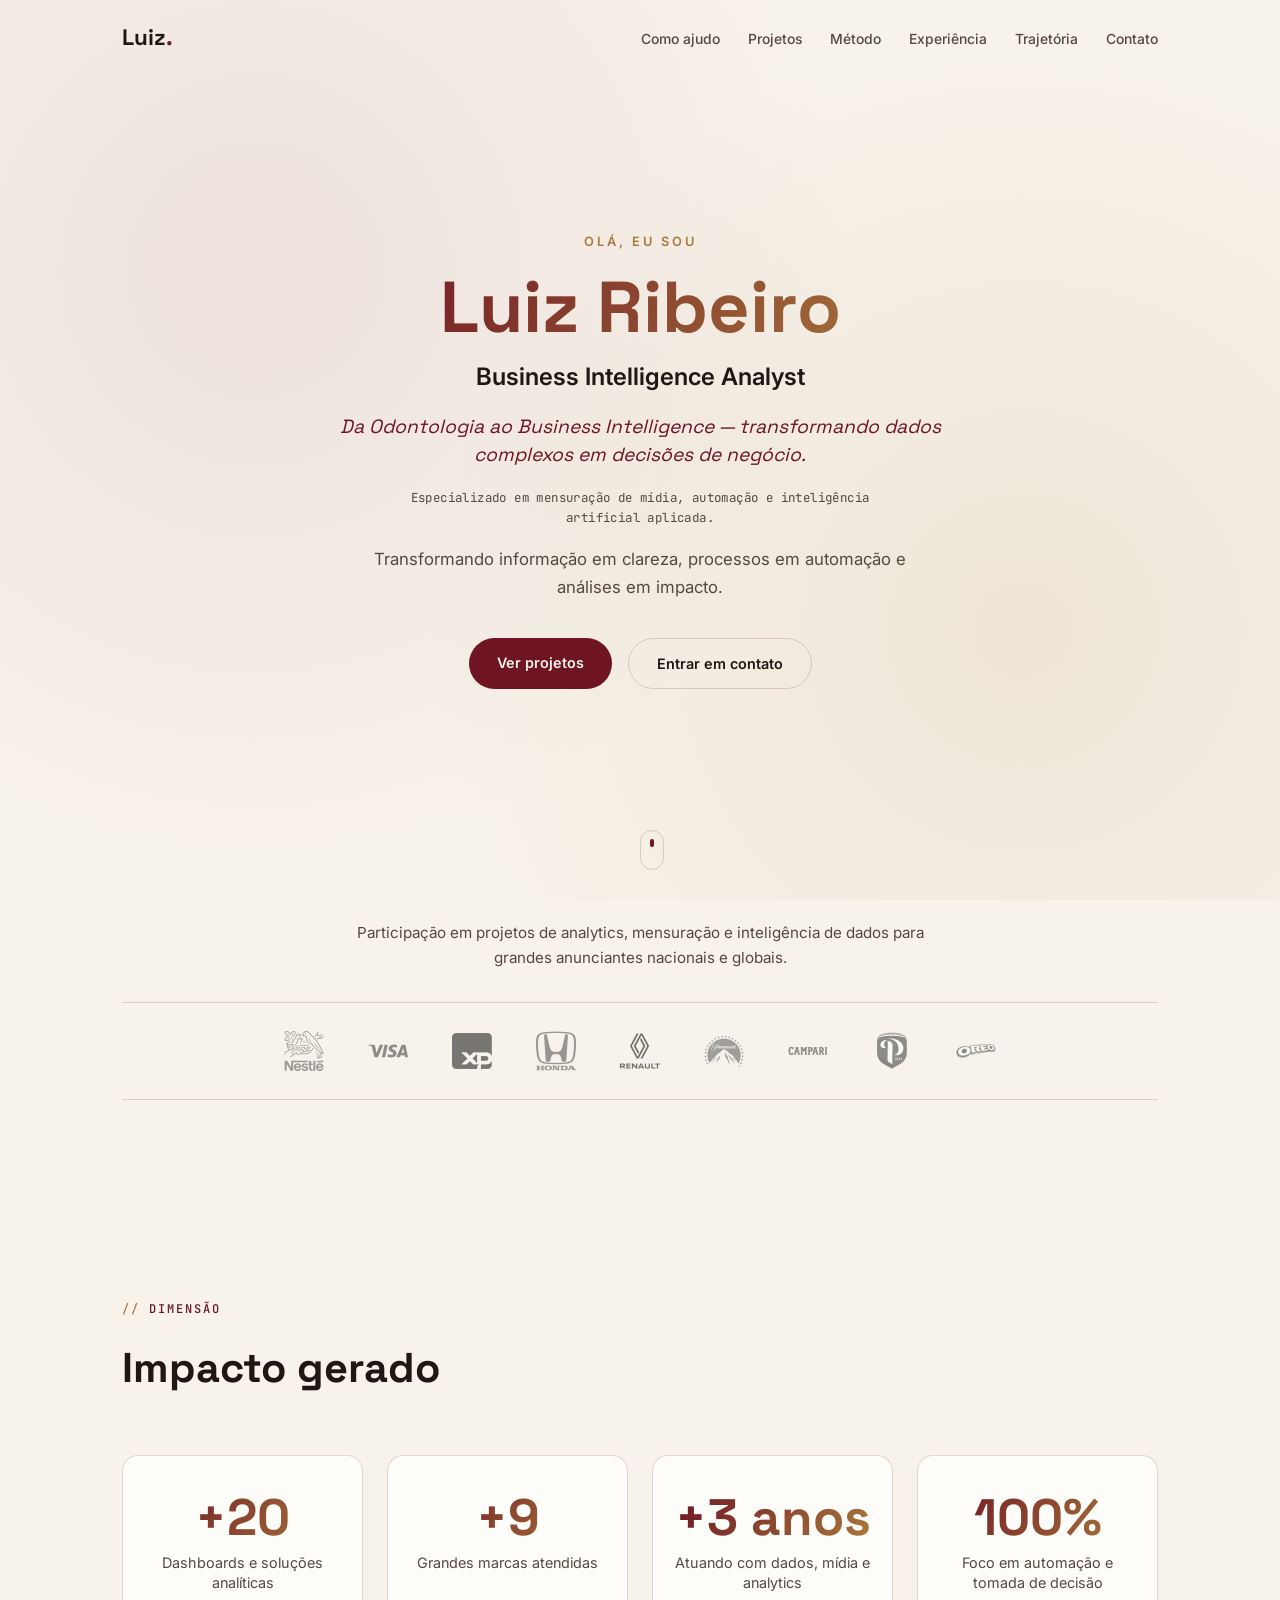
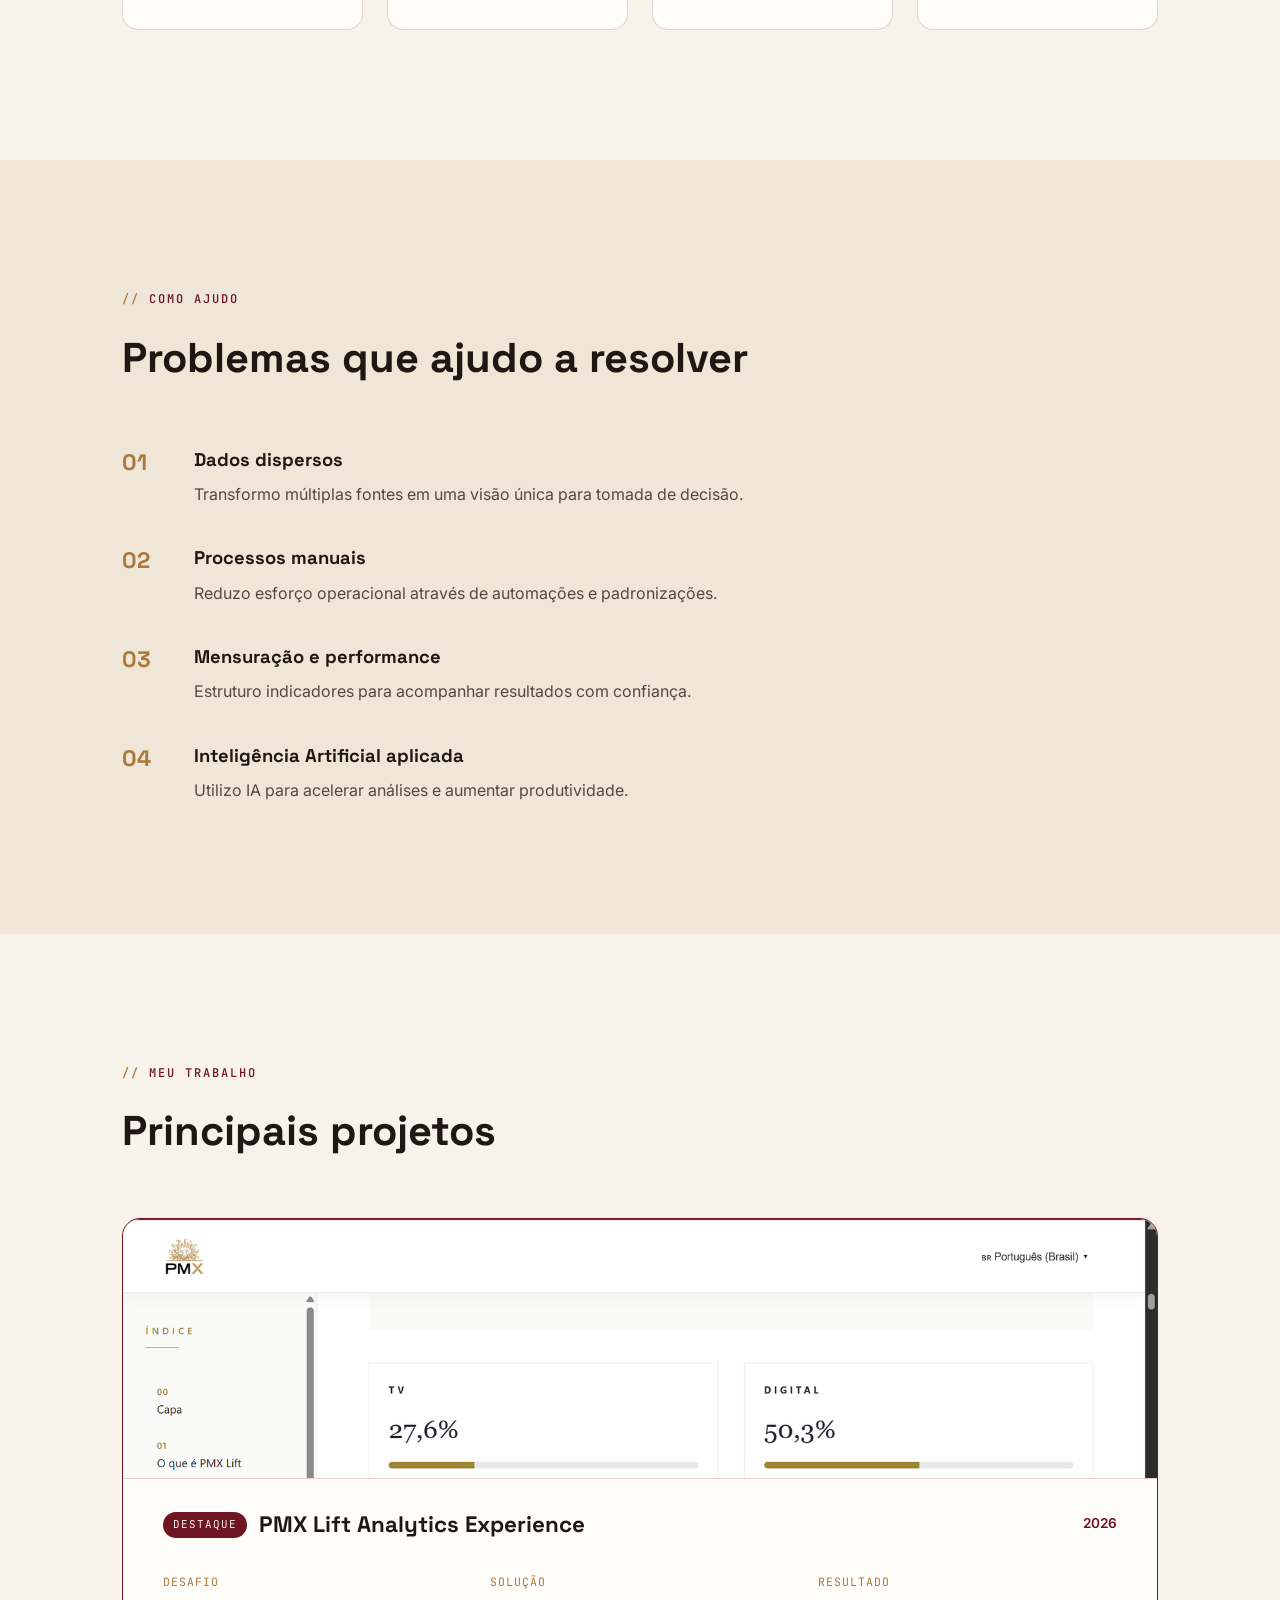
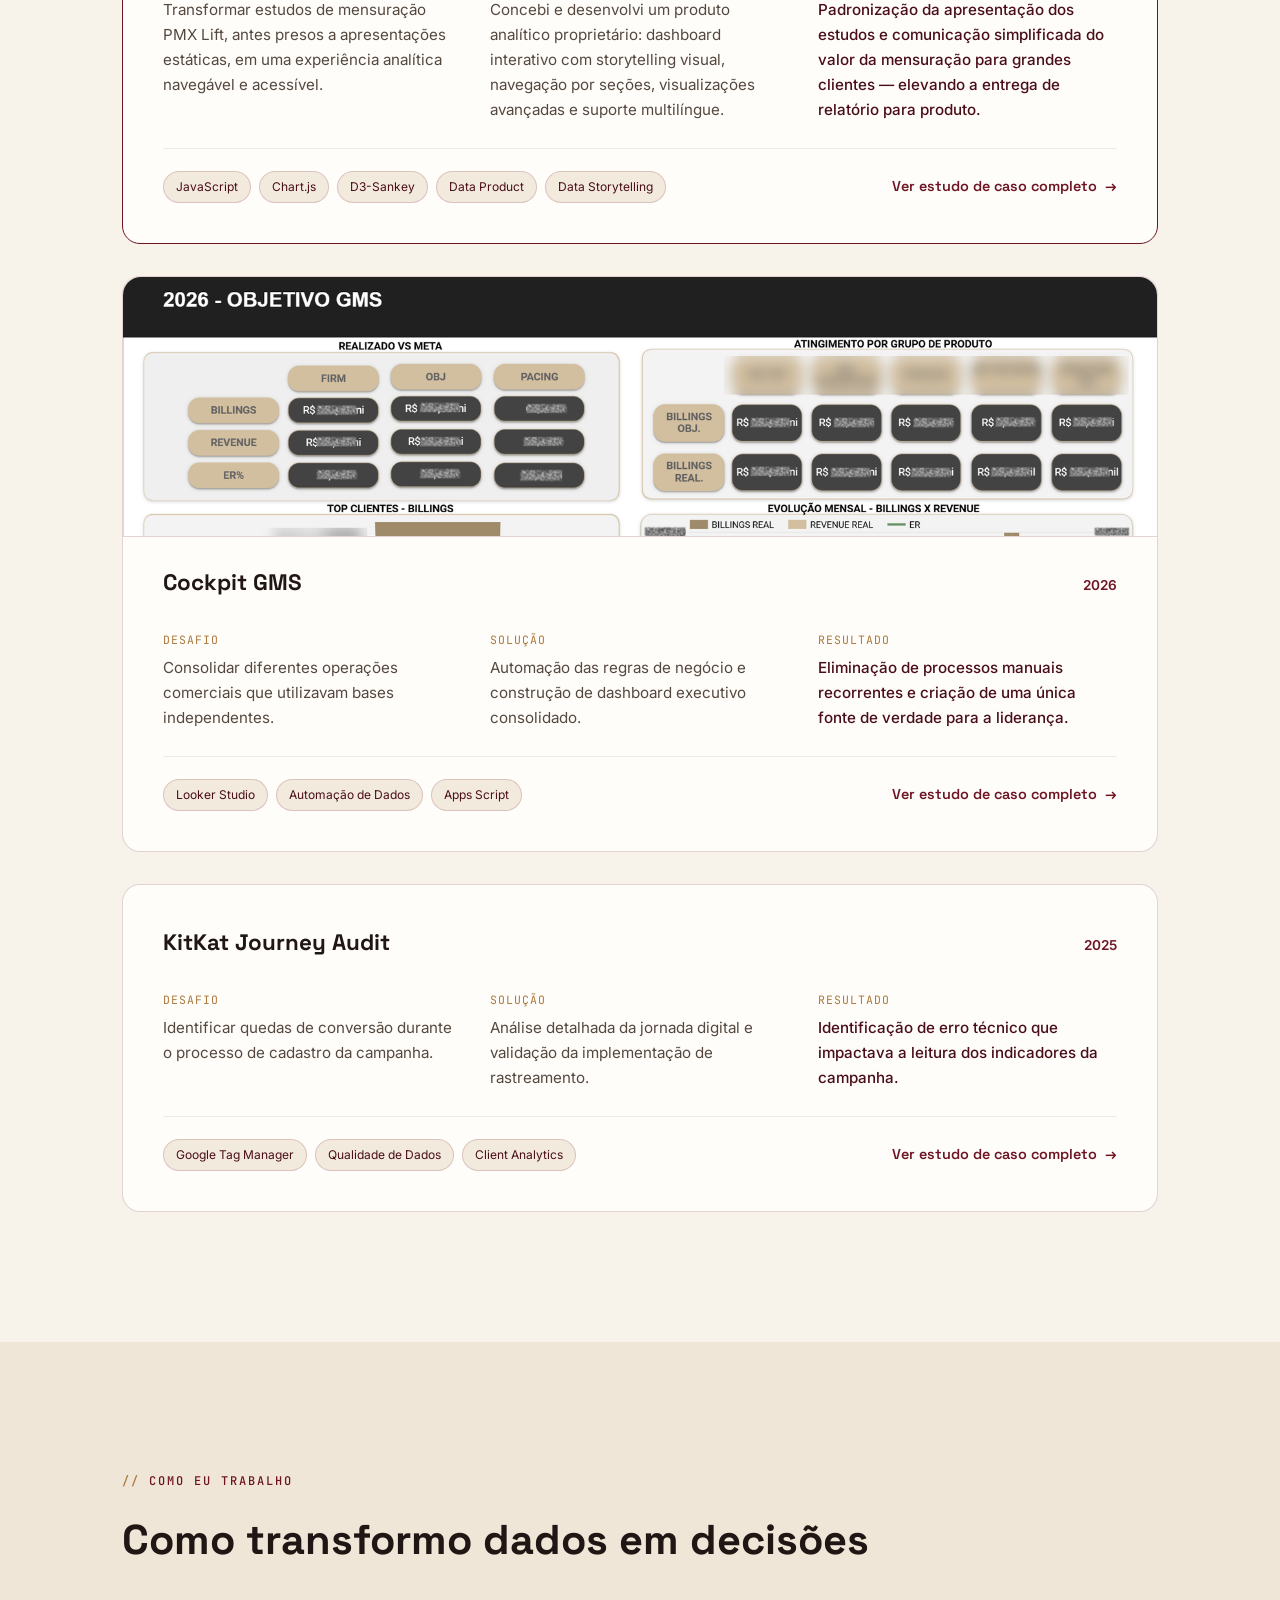
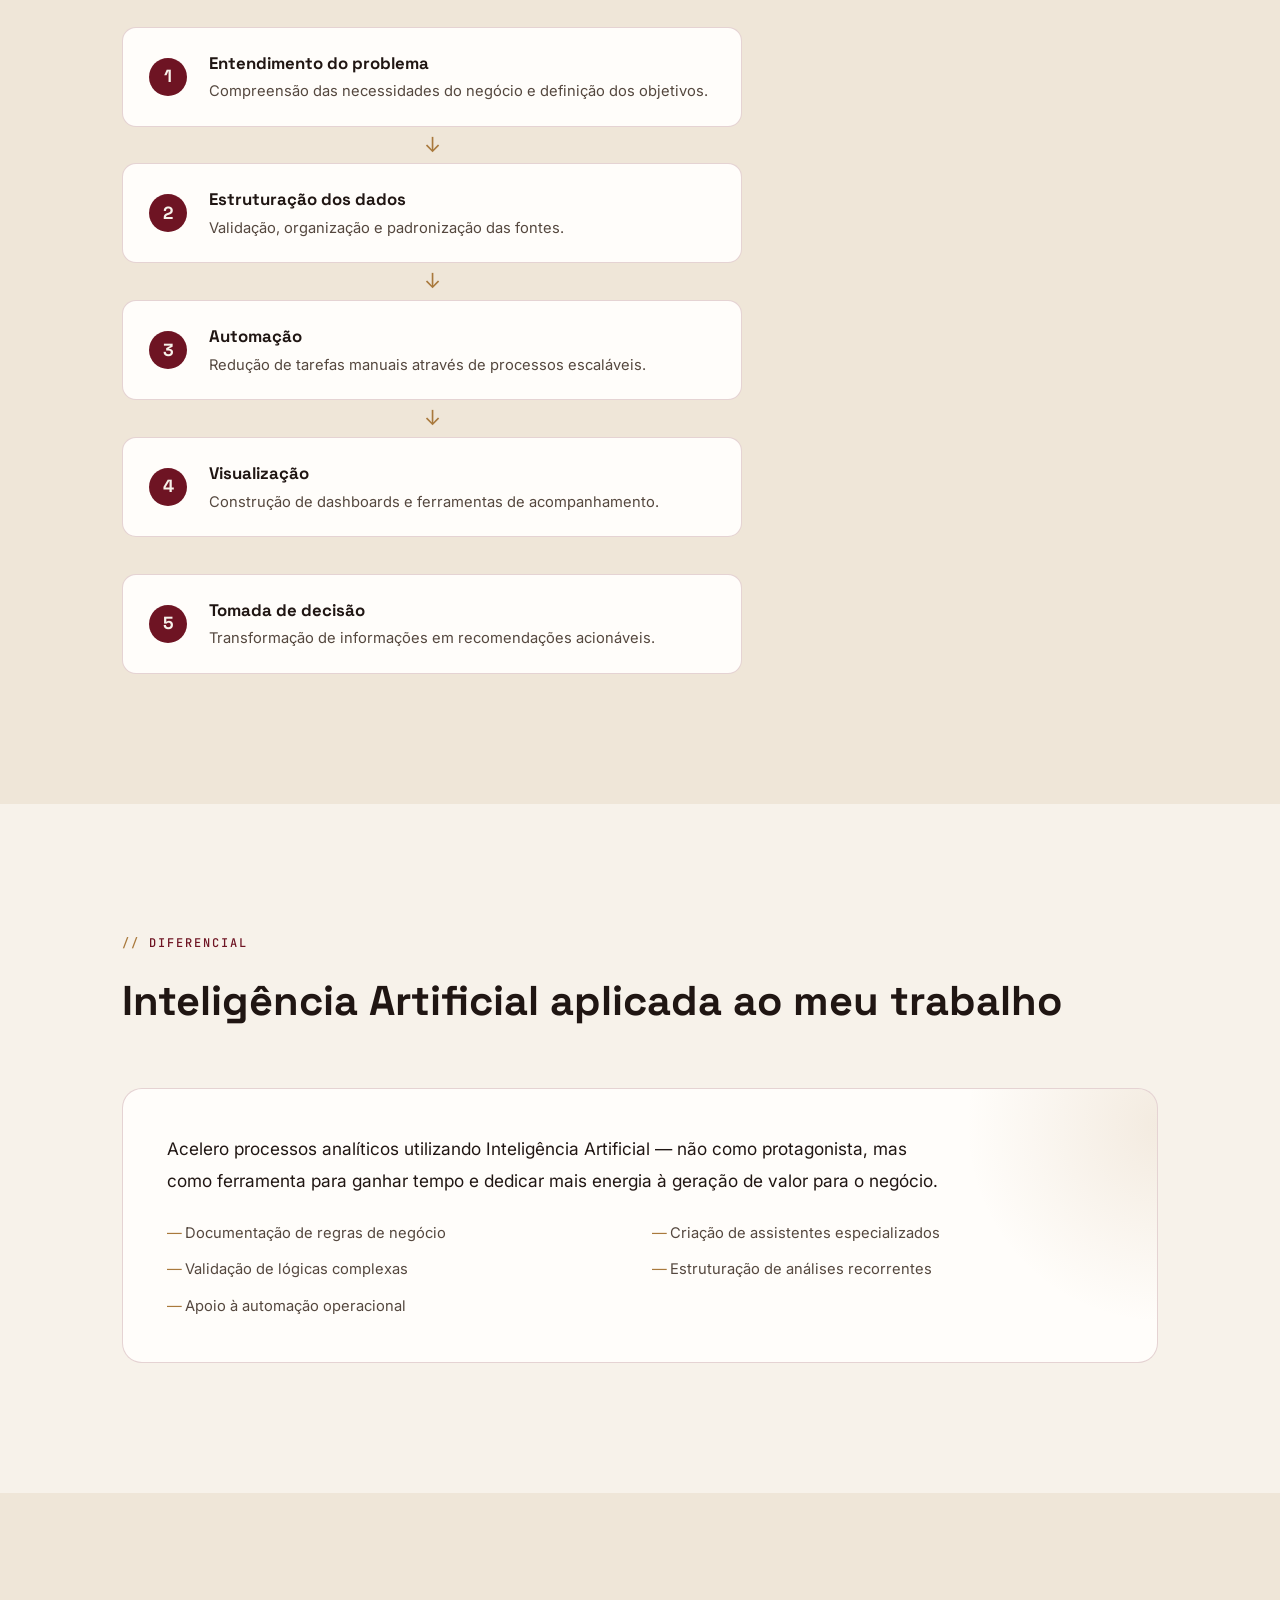
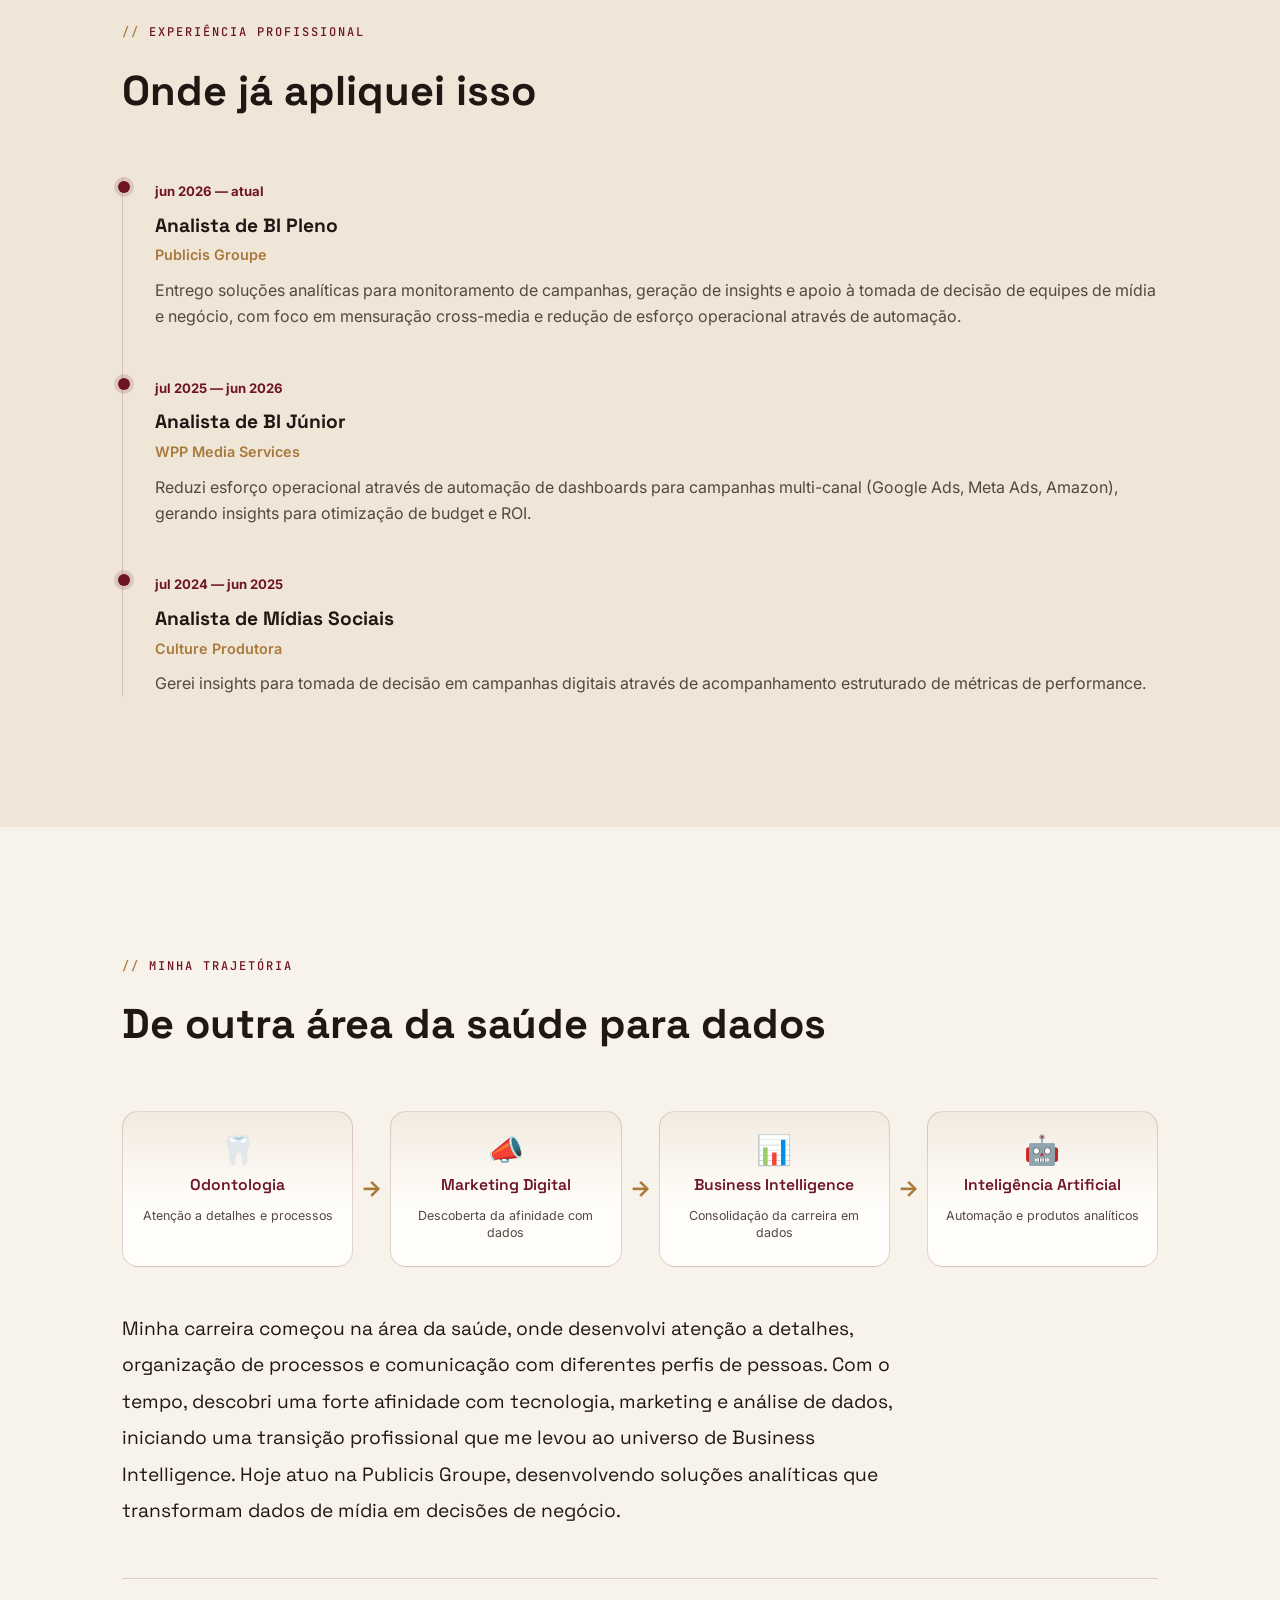
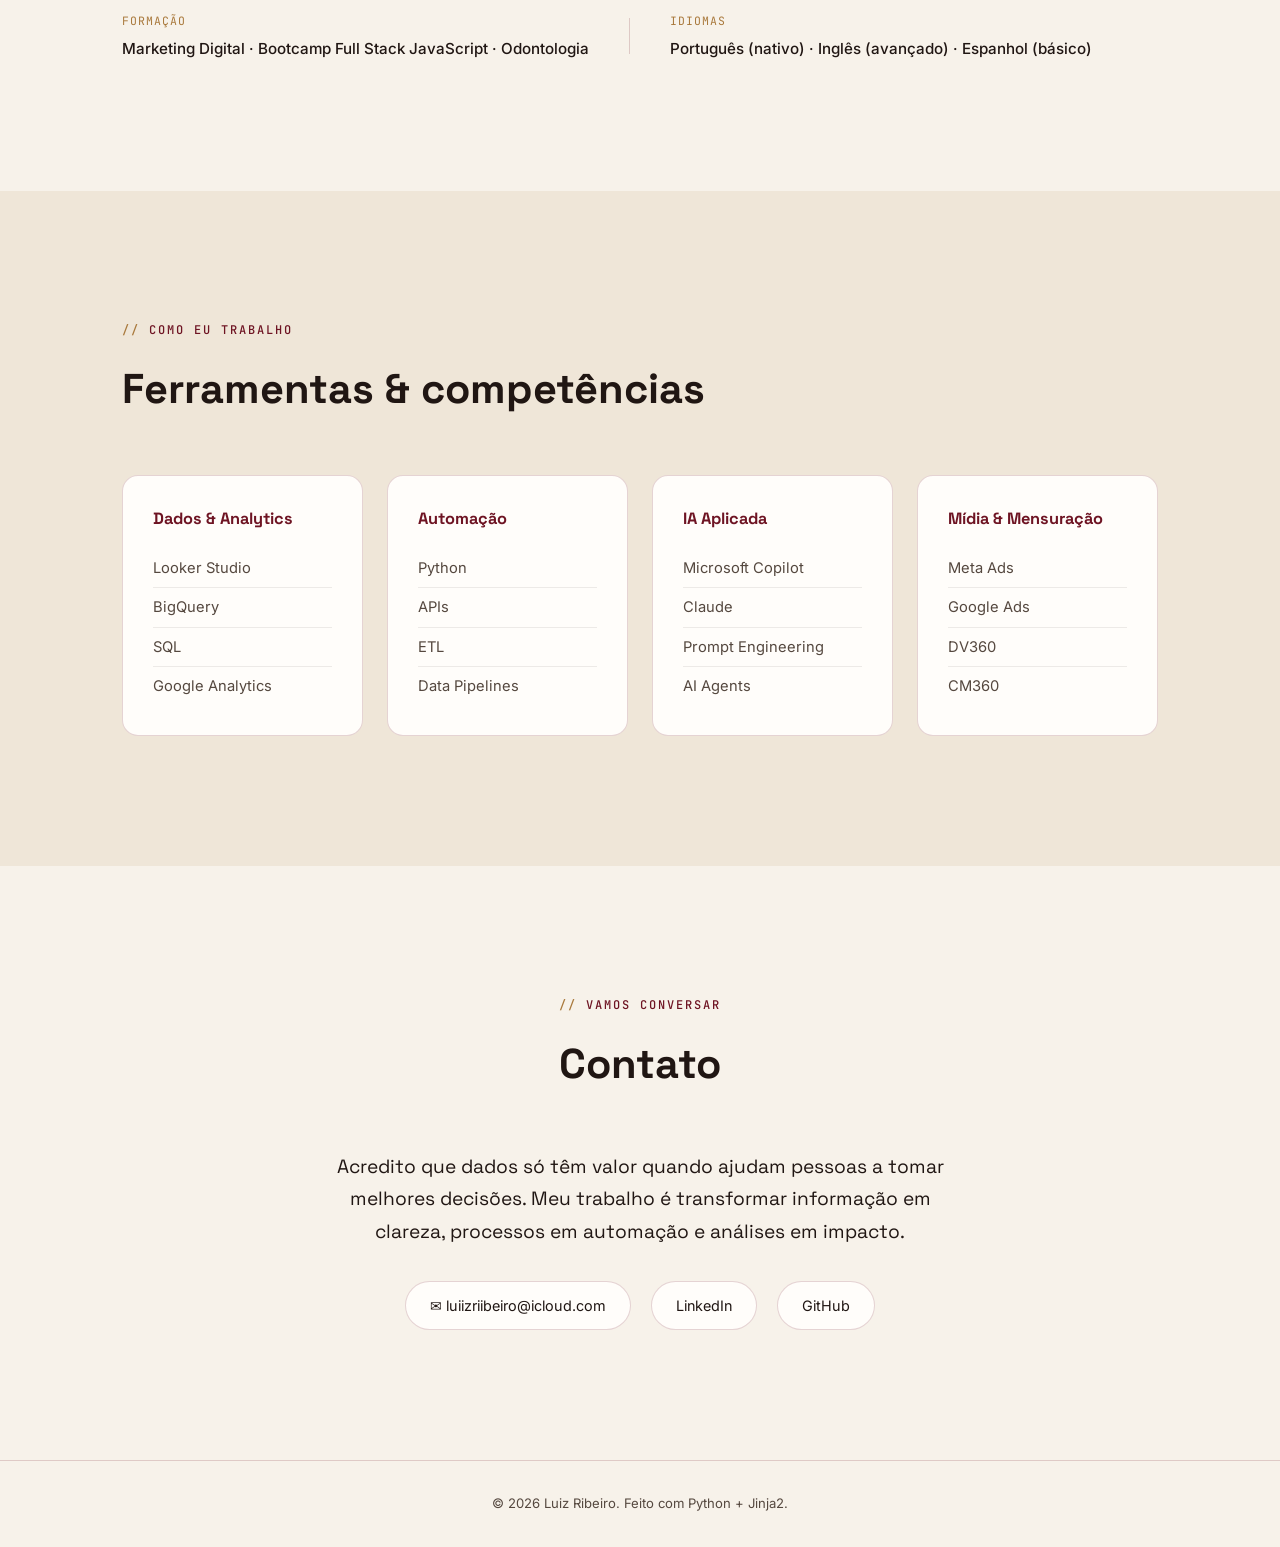
==== commit 1b03307a: "Add files via upload Adiciona estudos de caso e screenshots" ====
--- a/index.html
+++ b/index.html
@@ -4,7 +4,7 @@
 <meta charset="UTF-8">
 <meta name="viewport" content="width=device-width, initial-scale=1.0">
 <title>Luiz Ribeiro — Business Intelligence Analyst</title>
-<meta name="description" content="">
+<meta name="description" content="Transformando informação em clareza, processos em automação e análises em impacto.">
 <link rel="icon" type="image/png" sizes="32x32" href="static/images/favicon-32.png">
 <link rel="icon" type="image/png" sizes="16x16" href="static/images/favicon-16.png">
 <link rel="apple-touch-icon" sizes="180x180" href="static/images/favicon-180.png">
@@ -16,22 +16,23 @@
 
 <div class="progress-bar" id="progressBar"></div>
 
-<!-- NAV -->
 <nav class="navbar" id="navbar">
   <div class="nav-inner">
-    <span class="logo">Luiz<span class="logo-dot">.</span></span>
+    <a href="index.html" class="logo">Luiz<span class="logo-dot">.</span></a>
     <ul class="nav-links">
+      
       <li><a href="#problems" class="nav-link" data-section="problems">Como ajudo</a></li>
       <li><a href="#projects" class="nav-link" data-section="projects">Projetos</a></li>
       <li><a href="#methodology" class="nav-link" data-section="methodology">Método</a></li>
       <li><a href="#experience" class="nav-link" data-section="experience">Experiência</a></li>
       <li><a href="#trajectory" class="nav-link" data-section="trajectory">Trajetória</a></li>
       <li><a href="#contact" class="nav-link" data-section="contact">Contato</a></li>
+
     </ul>
   </div>
 </nav>
 
-<!-- HERO -->
+
 <header class="hero" id="hero">
   <div class="hero-bg"></div>
   <div class="hero-content" data-aos="fade-up">
@@ -40,18 +41,15 @@
     <h2 class="hero-role">Business Intelligence Analyst</h2>
     <p class="hero-highlight">Da Odontologia ao Business Intelligence — transformando dados complexos em decisões de negócio.</p>
     <p class="hero-role-sub">Especializado em mensuração de mídia, automação e inteligência artificial aplicada.</p>
-    <p class="hero-tagline"></p>
+    <p class="hero-tagline">Transformando informação em clareza, processos em automação e análises em impacto.</p>
     <div class="hero-cta">
       <a href="#projects" class="btn btn-primary">Ver projetos</a>
       <a href="#contact" class="btn btn-outline">Entrar em contato</a>
     </div>
   </div>
-  <div class="scroll-indicator" data-aos="fade-in" data-aos-delay="600">
-    <span></span>
-  </div>
+  <div class="scroll-indicator" data-aos="fade-in" data-aos-delay="600"><span></span></div>
 </header>
 
-<!-- BRANDS / PROVA SOCIAL -->
 <section class="brands-section" id="brands">
   <div class="container">
     <p class="brands-subtitle" data-aos="fade-up">Participação em projetos de analytics, mensuração e inteligência de dados para grandes anunciantes nacionais e globais.</p>
@@ -117,30 +115,29 @@
 
 <main>
 
-  <!-- IMPACT -->
-  <section class="section impact-stats-section" id="impact">
+  <section class="section" id="impact">
     <div class="container">
       <p class="section-label" data-aos="fade-up">Dimensão</p>
       <h2 class="section-title" data-aos="fade-up">Impacto gerado</h2>
       <div class="impact-numbers">
         
         <div class="impact-number-card" data-aos="fade-up" data-aos-delay="0">
-          <span class="impact-number" data-count="+20">+20</span>
+          <span class="impact-number">+20</span>
           <span class="impact-number-label">Dashboards e soluções analíticas</span>
         </div>
         
         <div class="impact-number-card" data-aos="fade-up" data-aos-delay="90">
-          <span class="impact-number" data-count="+9">+9</span>
+          <span class="impact-number">+9</span>
           <span class="impact-number-label">Grandes marcas atendidas</span>
         </div>
         
         <div class="impact-number-card" data-aos="fade-up" data-aos-delay="180">
-          <span class="impact-number" data-count="+3 anos">+3 anos</span>
+          <span class="impact-number">+3 anos</span>
           <span class="impact-number-label">Atuando com dados, mídia e analytics</span>
         </div>
         
         <div class="impact-number-card" data-aos="fade-up" data-aos-delay="270">
-          <span class="impact-number" data-count="100%">100%</span>
+          <span class="impact-number">100%</span>
           <span class="impact-number-label">Foco em automação e tomada de decisão</span>
         </div>
         
@@ -148,7 +145,6 @@
     </div>
   </section>
 
-  <!-- PROBLEMAS -->
   <section class="section section-alt" id="problems">
     <div class="container">
       <p class="section-label" data-aos="fade-up">Como ajudo</p>
@@ -159,7 +155,7 @@
           <span class="problem-number">01</span>
           <div class="problem-body">
             <h3 class="problem-title">Dados dispersos</h3>
-            <p class="problem-description">Transformo múltiplas fontes em uma única visão confiável para tomada de decisão.</p>
+            <p class="problem-description">Transformo múltiplas fontes em uma visão única para tomada de decisão.</p>
           </div>
         </div>
         
@@ -191,14 +187,20 @@
     </div>
   </section>
 
-  <!-- PROJECTS -->
   <section class="section" id="projects">
     <div class="container">
       <p class="section-label" data-aos="fade-up">Meu trabalho</p>
       <h2 class="section-title" data-aos="fade-up">Principais projetos</h2>
       <div class="projects-list">
         
-        <article class="project-card project-featured" data-aos="fade-up" data-aos-delay="0">
+        <a href="projects/pmx-lift/index.html"
+           class="project-card project-card-link project-featured"
+           data-aos="fade-up" data-aos-delay="0">
+          
+          <div class="project-thumb">
+            <img src="static/images/projects/pmx-dashboard.png" alt="PMX Lift Analytics Experience">
+          </div>
+          
           <div class="project-header">
             <div class="project-title-row">
               <span class="featured-badge">Destaque</span>
@@ -213,29 +215,29 @@
             </div>
             <div class="project-block">
               <span class="project-block-label">Solução</span>
-              <p>Concebi e desenvolvi um produto analítico proprietário: dashboard interativo com storytelling visual, navegação por seções, visualizações avançadas (linha do tempo, Sankey, radar) e suporte multilíngue.</p>
+              <p>Concebi e desenvolvi um produto analítico proprietário: dashboard interativo com storytelling visual, navegação por seções, visualizações avançadas e suporte multilíngue.</p>
             </div>
             <div class="project-block project-block-result">
               <span class="project-block-label">Resultado</span>
               <p>Padronização da apresentação dos estudos e comunicação simplificada do valor da mensuração para grandes clientes — elevando a entrega de relatório para produto.</p>
             </div>
           </div>
-          <div class="project-tags">
-            
-            <span class="tag">JavaScript</span>
-            
-            <span class="tag">Chart.js</span>
-            
-            <span class="tag">D3-Sankey</span>
-            
-            <span class="tag">Data Product</span>
-            
-            <span class="tag">Data Storytelling</span>
-            
-          </div>
-        </article>
-        
-        <article class="project-card " data-aos="fade-up" data-aos-delay="80">
+          <div class="project-footer">
+            <div class="project-tags">
+              <span class="tag">JavaScript</span><span class="tag">Chart.js</span><span class="tag">D3-Sankey</span><span class="tag">Data Product</span><span class="tag">Data Storytelling</span>
+            </div>
+            <span class="project-cta">Ver estudo de caso completo <span class="project-cta-arrow">→</span></span>
+          </div>
+        </a>
+        
+        <a href="projects/cockpit-gms/index.html"
+           class="project-card project-card-link "
+           data-aos="fade-up" data-aos-delay="80">
+          
+          <div class="project-thumb">
+            <img src="static/images/projects/gms-objetivo-safe.png" alt="Cockpit GMS">
+          </div>
+          
           <div class="project-header">
             <div class="project-title-row">
               
@@ -257,51 +259,18 @@
               <p>Eliminação de processos manuais recorrentes e criação de uma única fonte de verdade para a liderança.</p>
             </div>
           </div>
-          <div class="project-tags">
-            
-            <span class="tag">Looker Studio</span>
-            
-            <span class="tag">Automação de Dados</span>
-            
-            <span class="tag">Apps Script</span>
-            
-          </div>
-        </article>
-        
-        <article class="project-card " data-aos="fade-up" data-aos-delay="160">
-          <div class="project-header">
-            <div class="project-title-row">
-              
-              <h3 class="project-title">APEX — Consolidação em BigQuery</h3>
-            </div>
-            <span class="project-period">2026 — em andamento</span>
-          </div>
-          <div class="project-matrix">
-            <div class="project-block">
-              <span class="project-block-label">Desafio</span>
-              <p>Dados distribuídos entre múltiplos parceiros e estruturas distintas.</p>
-            </div>
-            <div class="project-block">
-              <span class="project-block-label">Solução</span>
-              <p>Participação na construção de uma camada unificada em BigQuery com regras padronizadas.</p>
-            </div>
-            <div class="project-block project-block-result">
-              <span class="project-block-label">Resultado</span>
-              <p>Base para análises escaláveis e dashboards executivos compartilhados.</p>
-            </div>
-          </div>
-          <div class="project-tags">
-            
-            <span class="tag">BigQuery</span>
-            
-            <span class="tag">SQL</span>
-            
-            <span class="tag">Arquitetura de Dados</span>
-            
-          </div>
-        </article>
-        
-        <article class="project-card " data-aos="fade-up" data-aos-delay="240">
+          <div class="project-footer">
+            <div class="project-tags">
+              <span class="tag">Looker Studio</span><span class="tag">Automação de Dados</span><span class="tag">Apps Script</span>
+            </div>
+            <span class="project-cta">Ver estudo de caso completo <span class="project-cta-arrow">→</span></span>
+          </div>
+        </a>
+        
+        <a href="projects/kitkat-journey-audit/index.html"
+           class="project-card project-card-link "
+           data-aos="fade-up" data-aos-delay="160">
+          
           <div class="project-header">
             <div class="project-title-row">
               
@@ -323,23 +292,19 @@
               <p>Identificação de erro técnico que impactava a leitura dos indicadores da campanha.</p>
             </div>
           </div>
-          <div class="project-tags">
-            
-            <span class="tag">Google Tag Manager</span>
-            
-            <span class="tag">Qualidade de Dados</span>
-            
-            <span class="tag">Client Analytics</span>
-            
-          </div>
-        </article>
-        
-      </div>
-    </div>
-  </section>
-
-  <!-- METHODOLOGY -->
-  <section class="section section-alt methodology-section" id="methodology">
+          <div class="project-footer">
+            <div class="project-tags">
+              <span class="tag">Google Tag Manager</span><span class="tag">Qualidade de Dados</span><span class="tag">Client Analytics</span>
+            </div>
+            <span class="project-cta">Ver estudo de caso completo <span class="project-cta-arrow">→</span></span>
+          </div>
+        </a>
+        
+      </div>
+    </div>
+  </section>
+
+  <section class="section section-alt" id="methodology">
     <div class="container">
       <p class="section-label" data-aos="fade-up">Como eu trabalho</p>
       <h2 class="section-title" data-aos="fade-up">Como transformo dados em decisões</h2>
@@ -352,7 +317,7 @@
             <p class="methodology-step-description">Compreensão das necessidades do negócio e definição dos objetivos.</p>
           </div>
         </div>
-        <div class="methodology-arrow" data-aos="fade-in" data-aos-delay="45">↓</div>
+        <div class="methodology-arrow" data-aos="fade-in">↓</div>
         
         <div class="methodology-step" data-aos="fade-up" data-aos-delay="90">
           <span class="methodology-step-number">2</span>
@@ -361,7 +326,7 @@
             <p class="methodology-step-description">Validação, organização e padronização das fontes.</p>
           </div>
         </div>
-        <div class="methodology-arrow" data-aos="fade-in" data-aos-delay="135">↓</div>
+        <div class="methodology-arrow" data-aos="fade-in">↓</div>
         
         <div class="methodology-step" data-aos="fade-up" data-aos-delay="180">
           <span class="methodology-step-number">3</span>
@@ -370,7 +335,7 @@
             <p class="methodology-step-description">Redução de tarefas manuais através de processos escaláveis.</p>
           </div>
         </div>
-        <div class="methodology-arrow" data-aos="fade-in" data-aos-delay="225">↓</div>
+        <div class="methodology-arrow" data-aos="fade-in">↓</div>
         
         <div class="methodology-step" data-aos="fade-up" data-aos-delay="270">
           <span class="methodology-step-number">4</span>
@@ -379,7 +344,7 @@
             <p class="methodology-step-description">Construção de dashboards e ferramentas de acompanhamento.</p>
           </div>
         </div>
-        <div class="methodology-arrow" data-aos="fade-in" data-aos-delay="315">↓</div>
+        <div class="methodology-arrow" data-aos="fade-in">↓</div>
         
         <div class="methodology-step" data-aos="fade-up" data-aos-delay="360">
           <span class="methodology-step-number">5</span>
@@ -394,7 +359,6 @@
     </div>
   </section>
 
-  <!-- AI -->
   <section class="section ai-section" id="ai">
     <div class="container">
       <p class="section-label" data-aos="fade-up">Diferencial</p>
@@ -403,23 +367,12 @@
         <div class="ai-glow"></div>
         <p class="ai-text">Acelero processos analíticos utilizando Inteligência Artificial — não como protagonista, mas como ferramenta para ganhar tempo e dedicar mais energia à geração de valor para o negócio.</p>
         <ul class="ai-items">
-          
-          <li>Documentação de regras de negócio</li>
-          
-          <li>Criação de assistentes especializados</li>
-          
-          <li>Validação de lógicas complexas</li>
-          
-          <li>Estruturação de análises recorrentes</li>
-          
-          <li>Apoio à automação operacional</li>
-          
+          <li>Documentação de regras de negócio</li><li>Criação de assistentes especializados</li><li>Validação de lógicas complexas</li><li>Estruturação de análises recorrentes</li><li>Apoio à automação operacional</li>
         </ul>
       </div>
     </div>
   </section>
 
-  <!-- EXPERIENCE -->
   <section class="section section-alt" id="experience">
     <div class="container">
       <p class="section-label" data-aos="fade-up">Experiência profissional</p>
@@ -432,7 +385,7 @@
             <span class="timeline-period">jun 2026 — atual</span>
             <h3 class="timeline-role">Analista de BI Pleno</h3>
             <p class="timeline-company">Publicis Groupe</p>
-            <p class="timeline-description">Entrego soluções analíticas para monitoramento de campanhas, geração de insights e apoio à tomada de decisão de equipes de mídia e negócio, com foco em mensuração cross-media (PMX Lift) e redução de esforço operacional através de automação.</p>
+            <p class="timeline-description">Entrego soluções analíticas para monitoramento de campanhas, geração de insights e apoio à tomada de decisão de equipes de mídia e negócio, com foco em mensuração cross-media e redução de esforço operacional através de automação.</p>
           </div>
         </div>
         
@@ -460,7 +413,6 @@
     </div>
   </section>
 
-  <!-- TRAJECTORY -->
   <section class="section trajectory-section" id="trajectory">
     <div class="container">
       <p class="section-label" data-aos="fade-up">Minha trajetória</p>
@@ -511,7 +463,6 @@
     </div>
   </section>
 
-  <!-- SKILLS -->
   <section class="section section-alt" id="skills">
     <div class="container">
       <p class="section-label" data-aos="fade-up">Como eu trabalho</p>
@@ -521,60 +472,28 @@
         <div class="skill-card" data-aos="fade-up" data-aos-delay="0">
           <h3 class="skill-category">Dados & Analytics</h3>
           <ul class="skill-items">
-            
-            <li>Looker Studio</li>
-            
-            <li>BigQuery</li>
-            
-            <li>SQL</li>
-            
-            <li>Google Analytics</li>
-            
+            <li>Looker Studio</li><li>BigQuery</li><li>SQL</li><li>Google Analytics</li>
           </ul>
         </div>
         
         <div class="skill-card" data-aos="fade-up" data-aos-delay="100">
           <h3 class="skill-category">Automação</h3>
           <ul class="skill-items">
-            
-            <li>Python</li>
-            
-            <li>APIs</li>
-            
-            <li>ETL</li>
-            
-            <li>Data Pipelines</li>
-            
+            <li>Python</li><li>APIs</li><li>ETL</li><li>Data Pipelines</li>
           </ul>
         </div>
         
         <div class="skill-card" data-aos="fade-up" data-aos-delay="200">
           <h3 class="skill-category">IA Aplicada</h3>
           <ul class="skill-items">
-            
-            <li>Microsoft Copilot</li>
-            
-            <li>Claude</li>
-            
-            <li>Prompt Engineering</li>
-            
-            <li>AI Agents</li>
-            
+            <li>Microsoft Copilot</li><li>Claude</li><li>Prompt Engineering</li><li>AI Agents</li>
           </ul>
         </div>
         
         <div class="skill-card" data-aos="fade-up" data-aos-delay="300">
           <h3 class="skill-category">Mídia & Mensuração</h3>
           <ul class="skill-items">
-            
-            <li>Meta Ads</li>
-            
-            <li>Google Ads</li>
-            
-            <li>DV360</li>
-            
-            <li>CM360</li>
-            
+            <li>Meta Ads</li><li>Google Ads</li><li>DV360</li><li>CM360</li>
           </ul>
         </div>
         
@@ -582,7 +501,6 @@
     </div>
   </section>
 
-  <!-- CONTACT -->
   <section class="section contact-section" id="contact">
     <div class="container">
       <p class="section-label" data-aos="fade-up">Vamos conversar</p>
@@ -598,12 +516,19 @@
 
 </main>
 
+
 <footer class="footer">
   <p>© <span id="year"></span> Luiz Ribeiro. Feito com Python + Jinja2.</p>
 </footer>
 
 <button class="back-to-top" id="backToTop" aria-label="Voltar ao topo">↑</button>
 
+<!-- Lightbox para screenshots -->
+<div class="lightbox" id="lightbox" role="dialog" aria-hidden="true">
+  <button class="lightbox-close" id="lightboxClose" aria-label="Fechar">×</button>
+  <img class="lightbox-img" id="lightboxImg" alt="">
+</div>
+
 <script src="static/js/script.js"></script>
 </body>
 </html>
--- a/static/css/style.css
+++ b/static/css/style.css
@@ -1,6 +1,6 @@
 /* ==========================================================================
    Portfolio — Style
-   Paleta pessoal: off-white editorial + bordô + latão envelhecido
+   Paleta: off-white editorial + bordô + latão envelhecido
    ========================================================================== */
 
 :root {
@@ -52,7 +52,10 @@
   max-width: 1100px; margin: 0 auto; padding: 0 32px;
   display: flex; justify-content: space-between; align-items: center;
 }
-.logo { font-family: var(--font-display); font-size: 1.4rem; font-weight: 700; color: var(--text-dark); }
+.logo {
+  font-family: var(--font-display); font-size: 1.4rem; font-weight: 700;
+  color: var(--text-dark); text-decoration: none;
+}
 .logo-dot { color: var(--bordeaux); }
 .nav-links { display: flex; gap: 28px; list-style: none; }
 .nav-link {
@@ -70,7 +73,7 @@
 .hero {
   position: relative; min-height: 100vh; display: flex; flex-direction: column;
   align-items: center; justify-content: center; text-align: center;
-  padding: 130px 32px 110px; gap: 0;
+  padding: 130px 32px 110px;
 }
 .hero-bg {
   position: absolute; inset: 0;
@@ -101,10 +104,11 @@
 }
 .hero-role-sub {
   font-family: var(--font-mono); font-size: 0.78rem; letter-spacing: 0.4px;
-  color: var(--text-muted); margin-bottom: 18px; max-width: 520px;
-  margin-left: auto; margin-right: auto; line-height: 1.6;
-}
-.hero-tagline { color: var(--text-muted); font-size: 1.05rem; margin-bottom: 36px; max-width: 560px; margin-left: auto; margin-right: auto; }
+  color: var(--text-muted); margin: 0 auto 18px; max-width: 520px; line-height: 1.6;
+}
+.hero-tagline {
+  color: var(--text-muted); font-size: 1.05rem; margin: 0 auto 36px; max-width: 560px;
+}
 .hero-cta { display: flex; gap: 16px; justify-content: center; flex-wrap: wrap; }
 .btn {
   padding: 13px 28px; border-radius: 999px; text-decoration: none;
@@ -117,12 +121,8 @@
 
 .scroll-indicator {
   position: absolute; bottom: 30px; left: 50%; transform: translateX(-50%);
-  width: 24px; height: 40px; border: 1px solid var(--border-subtle); border-radius: 20px;
-  pointer-events: none;
-}
-@media (max-height: 720px) {
-  .scroll-indicator { display: none; }
-  .hero { min-height: auto; padding: 130px 32px 90px; }
+  width: 24px; height: 40px; border: 1px solid var(--border-subtle);
+  border-radius: 20px; pointer-events: none;
 }
 .scroll-indicator span {
   position: absolute; top: 8px; left: 50%; transform: translateX(-50%);
@@ -130,8 +130,12 @@
   animation: scrollDown 1.8s infinite;
 }
 @keyframes scrollDown { 0% { opacity: 1; top: 8px; } 100% { opacity: 0; top: 20px; } }
-
-/* BRANDS / PROVA SOCIAL */
+@media (max-height: 720px) {
+  .scroll-indicator { display: none; }
+  .hero { min-height: auto; padding: 130px 32px 90px; }
+}
+
+/* BRANDS */
 .brands-section { padding: 20px 0 70px; }
 .brands-subtitle {
   text-align: center; color: var(--text-muted); font-size: 0.95rem;
@@ -156,6 +160,7 @@
 
 /* SECTIONS */
 .section { padding: 130px 0; }
+.section-compact { padding: 60px 0; }
 .section-alt { background: var(--bg-alt); }
 .section-label {
   font-family: var(--font-mono); color: var(--bordeaux); letter-spacing: 2px;
@@ -167,10 +172,8 @@
   margin-bottom: 52px; color: var(--text-dark);
 }
 
-/* IMPACT — números grandes com destaque visual */
-.impact-numbers {
-  display: grid; grid-template-columns: repeat(4, 1fr); gap: 24px;
-}
+/* IMPACT */
+.impact-numbers { display: grid; grid-template-columns: repeat(4, 1fr); gap: 24px; }
 .impact-number-card {
   display: flex; flex-direction: column; gap: 10px; text-align: center;
   padding: 36px 20px; background: var(--card-bg);
@@ -193,9 +196,7 @@
   font-family: var(--font-display); font-size: 1.4rem; font-weight: 700;
   color: var(--brass); flex-shrink: 0; min-width: 44px;
 }
-.problem-title {
-  font-family: var(--font-display); font-size: 1.15rem; margin-bottom: 6px; color: var(--text-dark);
-}
+.problem-title { font-family: var(--font-display); font-size: 1.15rem; margin-bottom: 6px; color: var(--text-dark); }
 .problem-description { color: var(--text-muted); max-width: 620px; }
 
 /* PROJECTS */
@@ -204,11 +205,21 @@
   background: var(--card-bg); border: 1px solid var(--border-subtle); border-radius: 18px;
   padding: 40px; transition: var(--transition);
 }
-.project-card:hover { border-color: var(--bordeaux); box-shadow: 0 16px 36px rgba(110, 20, 35, 0.08); }
+.project-card-link { display: block; text-decoration: none; color: inherit; cursor: pointer; }
+.project-card:hover { border-color: var(--bordeaux); box-shadow: 0 16px 36px rgba(110, 20, 35, 0.10); transform: translateY(-3px); }
 .project-featured {
   border: 1.5px solid var(--bordeaux);
   background: linear-gradient(180deg, rgba(169,121,60,0.05), var(--card-bg) 40%);
 }
+.project-thumb {
+  margin: -40px -40px 28px; border-radius: 18px 18px 0 0; overflow: hidden;
+  max-height: 260px; border-bottom: 1px solid var(--border-subtle);
+}
+.project-thumb img {
+  width: 100%; display: block; object-fit: cover; object-position: top center;
+  transition: var(--transition);
+}
+.project-card:hover .project-thumb img { transform: scale(1.02); }
 .project-header {
   display: flex; justify-content: space-between; align-items: baseline;
   flex-wrap: wrap; gap: 10px; margin-bottom: 28px;
@@ -221,24 +232,33 @@
 }
 .project-title { font-family: var(--font-display); font-size: 1.4rem; color: var(--text-dark); }
 .project-period { color: var(--bordeaux); font-size: 0.85rem; font-weight: 600; white-space: nowrap; }
-.project-matrix {
-  display: grid; grid-template-columns: 1fr 1fr 1fr; gap: 24px 28px; margin-bottom: 26px;
-}
+.project-matrix { display: grid; grid-template-columns: 1fr 1fr 1fr; gap: 24px 28px; margin-bottom: 26px; }
 .project-block-label {
   display: block; font-family: var(--font-mono); font-size: 0.72rem;
   text-transform: uppercase; letter-spacing: 1px; color: var(--brass); margin-bottom: 6px;
 }
 .project-block p { color: var(--text-muted); font-size: 0.95rem; }
 .project-block-result p { color: var(--bordeaux-deep); font-weight: 500; }
+.project-footer {
+  display: flex; justify-content: space-between; align-items: center;
+  gap: 16px; flex-wrap: wrap;
+  padding-top: 22px; border-top: 1px solid rgba(32, 22, 19, 0.08);
+}
 .project-tags { display: flex; gap: 8px; flex-wrap: wrap; }
 .tag {
   font-size: 0.75rem; padding: 5px 12px; border-radius: 999px;
   background: rgba(169, 121, 60, 0.14); color: var(--bordeaux-deep);
   border: 1px solid var(--border-subtle);
 }
-
-/* METHODOLOGY — fluxo visual com conectores */
-.methodology-flow { display: flex; flex-direction: column; align-items: stretch; gap: 0; max-width: 620px; }
+.project-cta {
+  font-family: var(--font-display); font-size: 0.9rem; font-weight: 600;
+  color: var(--bordeaux); white-space: nowrap; display: inline-flex; gap: 8px; align-items: center;
+}
+.project-cta-arrow { transition: var(--transition); display: inline-block; }
+.project-card:hover .project-cta-arrow { transform: translateX(5px); }
+
+/* METHODOLOGY */
+.methodology-flow { display: flex; flex-direction: column; gap: 0; max-width: 620px; }
 .methodology-step {
   display: flex; gap: 22px; align-items: center;
   background: var(--card-bg); border: 1px solid var(--border-subtle);
@@ -252,31 +272,9 @@
 }
 .methodology-step-title { font-family: var(--font-display); font-size: 1.05rem; color: var(--text-dark); margin-bottom: 2px; }
 .methodology-step-description { color: var(--text-muted); font-size: 0.92rem; }
-.methodology-arrow {
-  text-align: center; color: var(--brass); font-size: 1.3rem;
-  line-height: 1; padding: 8px 0;
-}
-
-/* TRAJECTORY PHASES — timeline visual */
-.trajectory-phases {
-  display: flex; align-items: stretch; justify-content: space-between;
-  gap: 8px; margin-bottom: 44px; flex-wrap: wrap;
-}
-.phase-card {
-  flex: 1; min-width: 130px; display: flex; flex-direction: column;
-  align-items: center; text-align: center; gap: 8px;
-  background: linear-gradient(180deg, rgba(169,121,60,0.06), var(--card-bg) 60%);
-  border: 1px solid var(--border-subtle); border-radius: 16px; padding: 24px 16px;
-}
-.phase-icon { font-size: 1.8rem; line-height: 1; }
-.phase-title { font-family: var(--font-display); font-weight: 600; font-size: 0.98rem; color: var(--bordeaux); }
-.phase-note { font-size: 0.78rem; color: var(--text-muted); line-height: 1.4; }
-.phase-connector {
-  display: flex; align-items: center; color: var(--brass); font-size: 1.4rem;
-  font-weight: 700; flex-shrink: 0;
-}
-
-/* AI SECTION */
+.methodology-arrow { text-align: center; color: var(--brass); font-size: 1.3rem; line-height: 1; padding: 8px 0; }
+
+/* AI */
 .ai-card {
   position: relative; border: 1px solid var(--border-subtle); border-radius: 20px;
   padding: 44px; background: var(--card-bg); overflow: hidden;
@@ -287,16 +285,9 @@
   pointer-events: none;
 }
 .ai-text { position: relative; font-size: 1.08rem; line-height: 1.85; color: var(--text-dark); max-width: 780px; margin-bottom: 24px; }
-.ai-items {
-  position: relative; list-style: none; display: grid;
-  grid-template-columns: 1fr 1fr; gap: 12px 24px;
-}
-.ai-items li {
-  color: var(--text-muted); font-size: 0.92rem; padding-left: 18px; position: relative;
-}
-.ai-items li::before {
-  content: '—'; position: absolute; left: 0; color: var(--brass);
-}
+.ai-items { position: relative; list-style: none; display: grid; grid-template-columns: 1fr 1fr; gap: 12px 24px; }
+.ai-items li { color: var(--text-muted); font-size: 0.92rem; padding-left: 18px; position: relative; }
+.ai-items li::before { content: '—'; position: absolute; left: 0; color: var(--brass); }
 
 /* TIMELINE */
 .timeline { position: relative; padding-left: 32px; border-left: 1px solid var(--border-subtle); }
@@ -312,20 +303,25 @@
 .timeline-description { color: var(--text-muted); }
 
 /* TRAJECTORY */
+.trajectory-phases { display: flex; align-items: stretch; justify-content: space-between; gap: 8px; margin-bottom: 44px; flex-wrap: wrap; }
+.phase-card {
+  flex: 1; min-width: 130px; display: flex; flex-direction: column;
+  align-items: center; text-align: center; gap: 8px;
+  background: linear-gradient(180deg, rgba(169,121,60,0.06), var(--card-bg) 60%);
+  border: 1px solid var(--border-subtle); border-radius: 16px; padding: 24px 16px;
+}
+.phase-icon { font-size: 1.8rem; line-height: 1; }
+.phase-title { font-family: var(--font-display); font-weight: 600; font-size: 0.98rem; color: var(--bordeaux); }
+.phase-note { font-size: 0.78rem; color: var(--text-muted); line-height: 1.4; }
+.phase-connector { display: flex; align-items: center; color: var(--brass); font-size: 1.4rem; font-weight: 700; flex-shrink: 0; }
 .trajectory-text {
   font-size: 1.2rem; line-height: 1.9; color: var(--text-dark); max-width: 780px;
   font-family: var(--font-display); font-weight: 400; margin-bottom: 48px;
 }
-.education-row {
-  display: flex; align-items: center; gap: 40px; flex-wrap: wrap;
-  padding-top: 32px; border-top: 1px solid var(--border-subtle);
-}
+.education-row { display: flex; align-items: center; gap: 40px; flex-wrap: wrap; padding-top: 32px; border-top: 1px solid var(--border-subtle); }
 .education-divider { width: 1px; height: 36px; background: var(--border-subtle); }
 .education-block { display: flex; flex-direction: column; gap: 6px; }
-.education-label {
-  font-family: var(--font-mono); font-size: 0.72rem; text-transform: uppercase;
-  letter-spacing: 1px; color: var(--brass);
-}
+.education-label { font-family: var(--font-mono); font-size: 0.72rem; text-transform: uppercase; letter-spacing: 1px; color: var(--brass); }
 .education-value { font-size: 0.95rem; color: var(--text-dark); font-weight: 500; }
 
 /* SKILLS */
@@ -353,6 +349,140 @@
   background: var(--card-bg); transition: var(--transition);
 }
 .contact-link:hover { border-color: var(--bordeaux); background: rgba(110, 20, 35, 0.06); transform: translateY(-2px); }
+
+/* ==========================================================================
+   CASE STUDY PAGES
+   ========================================================================== */
+
+.case-hero { position: relative; padding: 170px 0 80px; overflow: hidden; }
+.case-hero-inner { position: relative; z-index: 1; }
+.case-breadcrumb {
+  display: inline-block; font-family: var(--font-mono); font-size: 0.8rem;
+  color: var(--text-muted); text-decoration: none; margin-bottom: 26px;
+  transition: var(--transition);
+}
+.case-breadcrumb:hover { color: var(--bordeaux); }
+.case-title {
+  font-family: var(--font-display); font-size: clamp(2rem, 5.5vw, 3.4rem);
+  font-weight: 700; line-height: 1.15; margin-bottom: 16px; color: var(--text-dark);
+}
+.case-subtitle {
+  font-family: var(--font-display); font-style: italic;
+  font-size: clamp(1.05rem, 2.4vw, 1.35rem); color: var(--bordeaux);
+  max-width: 680px; margin-bottom: 40px; line-height: 1.5;
+}
+.case-meta { display: flex; gap: 44px; flex-wrap: wrap; padding-top: 28px; border-top: 1px solid var(--border-subtle); }
+.case-meta-item { display: flex; flex-direction: column; gap: 4px; }
+.case-meta-label {
+  font-family: var(--font-mono); font-size: 0.7rem; text-transform: uppercase;
+  letter-spacing: 1px; color: var(--brass);
+}
+.case-meta-value { font-size: 0.95rem; color: var(--text-dark); font-weight: 500; }
+
+.case-summary { display: grid; grid-template-columns: repeat(3, 1fr); gap: 32px; }
+.case-summary-block p { color: var(--text-muted); font-size: 0.95rem; }
+.case-summary-result p { color: var(--bordeaux-deep); font-weight: 500; }
+
+.case-body { max-width: 780px; }
+.case-section { margin-bottom: 56px; }
+.case-section:last-child { margin-bottom: 0; }
+.case-section-title {
+  font-family: var(--font-display); font-size: 1.5rem; color: var(--text-dark);
+  margin-bottom: 14px; padding-left: 18px; border-left: 3px solid var(--bordeaux);
+}
+.case-section-body { color: var(--text-muted); font-size: 1.05rem; line-height: 1.85; }
+
+/* GALERIA DE SCREENSHOTS */
+.gallery { display: flex; flex-direction: column; gap: 48px; }
+.gallery-item { margin: 0; }
+.gallery-frame {
+  position: relative; border-radius: 16px; overflow: hidden;
+  border: 1px solid var(--border-subtle); background: var(--card-bg);
+  box-shadow: 0 16px 40px rgba(32, 22, 19, 0.10);
+  cursor: zoom-in; transition: var(--transition);
+}
+.gallery-frame:hover { box-shadow: 0 22px 50px rgba(110, 20, 35, 0.16); transform: translateY(-3px); }
+.gallery-img { width: 100%; display: block; }
+.gallery-zoom {
+  position: absolute; bottom: 14px; right: 14px;
+  width: 36px; height: 36px; border-radius: 50%;
+  background: rgba(110, 20, 35, 0.9); color: var(--bg-light);
+  display: flex; align-items: center; justify-content: center;
+  font-size: 1rem; opacity: 0; transition: var(--transition);
+}
+.gallery-frame:hover .gallery-zoom { opacity: 1; }
+.gallery-caption {
+  margin-top: 16px; color: var(--text-muted); font-size: 0.92rem;
+  line-height: 1.6; max-width: 720px;
+}
+.gallery-note {
+  margin-top: 36px; font-family: var(--font-mono); font-size: 0.78rem;
+  color: var(--text-muted); padding: 12px 18px;
+  background: rgba(169, 121, 60, 0.10); border-left: 2px solid var(--brass);
+  border-radius: 0 8px 8px 0; display: inline-block;
+}
+
+/* LIGHTBOX */
+.lightbox {
+  position: fixed; inset: 0; z-index: 2000;
+  background: rgba(20, 12, 10, 0.94);
+  display: none; align-items: center; justify-content: center;
+  padding: 40px; cursor: zoom-out;
+}
+.lightbox.open { display: flex; }
+.lightbox-img {
+  max-width: 100%; max-height: 100%; object-fit: contain;
+  border-radius: 8px; box-shadow: 0 20px 60px rgba(0,0,0,0.5);
+}
+.lightbox-close {
+  position: absolute; top: 24px; right: 32px;
+  width: 44px; height: 44px; border-radius: 50%; border: none;
+  background: rgba(255,255,255,0.12); color: #fff;
+  font-size: 1.6rem; line-height: 1; cursor: pointer;
+  transition: var(--transition);
+}
+.lightbox-close:hover { background: var(--bordeaux); }
+
+/* FLUXO TÉCNICO */
+.case-flow { display: flex; align-items: stretch; flex-wrap: wrap; gap: 10px; }
+.case-flow-step {
+  flex: 1; min-width: 140px; display: flex; align-items: center; justify-content: center;
+  text-align: center; padding: 22px 16px;
+  background: var(--card-bg); border: 1px solid var(--border-subtle);
+  border-radius: 14px; font-family: var(--font-mono); font-size: 0.85rem;
+  color: var(--text-dark); line-height: 1.4;
+}
+.case-flow-arrow {
+  display: flex; align-items: center; color: var(--brass);
+  font-size: 1.3rem; font-weight: 700; flex-shrink: 0;
+}
+
+/* APRENDIZADOS + STACK */
+.case-bottom { display: grid; grid-template-columns: 1.6fr 1fr; gap: 60px; align-items: start; }
+.learnings-list { list-style: none; display: flex; flex-direction: column; gap: 18px; }
+.learnings-list li { position: relative; padding-left: 30px; color: var(--text-dark); font-size: 1rem; line-height: 1.6; }
+.learnings-list li::before { content: '✓'; position: absolute; left: 0; top: 0; color: var(--bordeaux); font-weight: 700; }
+.case-stack {
+  background: var(--card-bg); border: 1px solid var(--border-subtle);
+  border-radius: 16px; padding: 28px; position: sticky; top: 100px;
+}
+.case-stack-label {
+  display: block; font-family: var(--font-mono); font-size: 0.72rem;
+  text-transform: uppercase; letter-spacing: 1px; color: var(--brass); margin-bottom: 16px;
+}
+
+/* NAV ENTRE CASOS */
+.case-nav-section { padding: 80px 0; }
+.case-nav {
+  display: flex; justify-content: space-between; gap: 24px; flex-wrap: wrap;
+  padding-bottom: 44px; margin-bottom: 44px; border-bottom: 1px solid var(--border-subtle);
+}
+.case-nav-link { display: flex; flex-direction: column; gap: 6px; text-decoration: none; max-width: 45%; transition: var(--transition); }
+.case-nav-next { text-align: right; align-items: flex-end; }
+.case-nav-label { font-family: var(--font-mono); font-size: 0.72rem; color: var(--brass); text-transform: uppercase; letter-spacing: 1px; }
+.case-nav-title { font-family: var(--font-display); font-size: 1.05rem; color: var(--text-dark); font-weight: 600; }
+.case-nav-link:hover .case-nav-title { color: var(--bordeaux); }
+.case-back-home { display: flex; gap: 16px; justify-content: center; flex-wrap: wrap; }
 
 /* FOOTER */
 .footer { text-align: center; padding: 32px; color: var(--text-muted); font-size: 0.82rem; border-top: 1px solid var(--border-subtle); }
@@ -378,10 +508,15 @@
 /* RESPONSIVE */
 @media (max-width: 900px) {
   .impact-numbers { grid-template-columns: 1fr 1fr; }
+  .case-summary { grid-template-columns: 1fr; gap: 24px; }
+  .case-bottom { grid-template-columns: 1fr; gap: 40px; }
+  .case-stack { position: static; }
 }
 @media (max-width: 768px) {
   .nav-links { display: none; }
   .project-matrix { grid-template-columns: 1fr; }
+  .project-thumb { margin: -28px -28px 22px; max-height: 180px; }
+  .project-card { padding: 28px; }
   .ai-items { grid-template-columns: 1fr; }
   .education-row { flex-direction: column; align-items: flex-start; gap: 20px; }
   .education-divider { width: 60px; height: 1px; }
@@ -392,6 +527,16 @@
   .trajectory-phases { flex-direction: column; }
   .phase-card { min-width: 0; flex-direction: row; justify-content: flex-start; text-align: left; gap: 14px; }
   .phase-connector { transform: rotate(90deg); align-self: center; }
+  .case-hero { padding: 140px 0 60px; }
+  .case-meta { gap: 24px; }
+  .case-flow { flex-direction: column; }
+  .case-flow-arrow { transform: rotate(90deg); align-self: center; }
+  .case-nav { flex-direction: column; }
+  .case-nav-link { max-width: 100%; }
+  .case-nav-next { text-align: left; align-items: flex-start; }
+  .project-footer { flex-direction: column; align-items: flex-start; gap: 14px; }
+  .gallery { gap: 36px; }
+  .lightbox { padding: 16px; }
 }
 @media (max-width: 480px) {
   .impact-numbers { grid-template-columns: 1fr; }
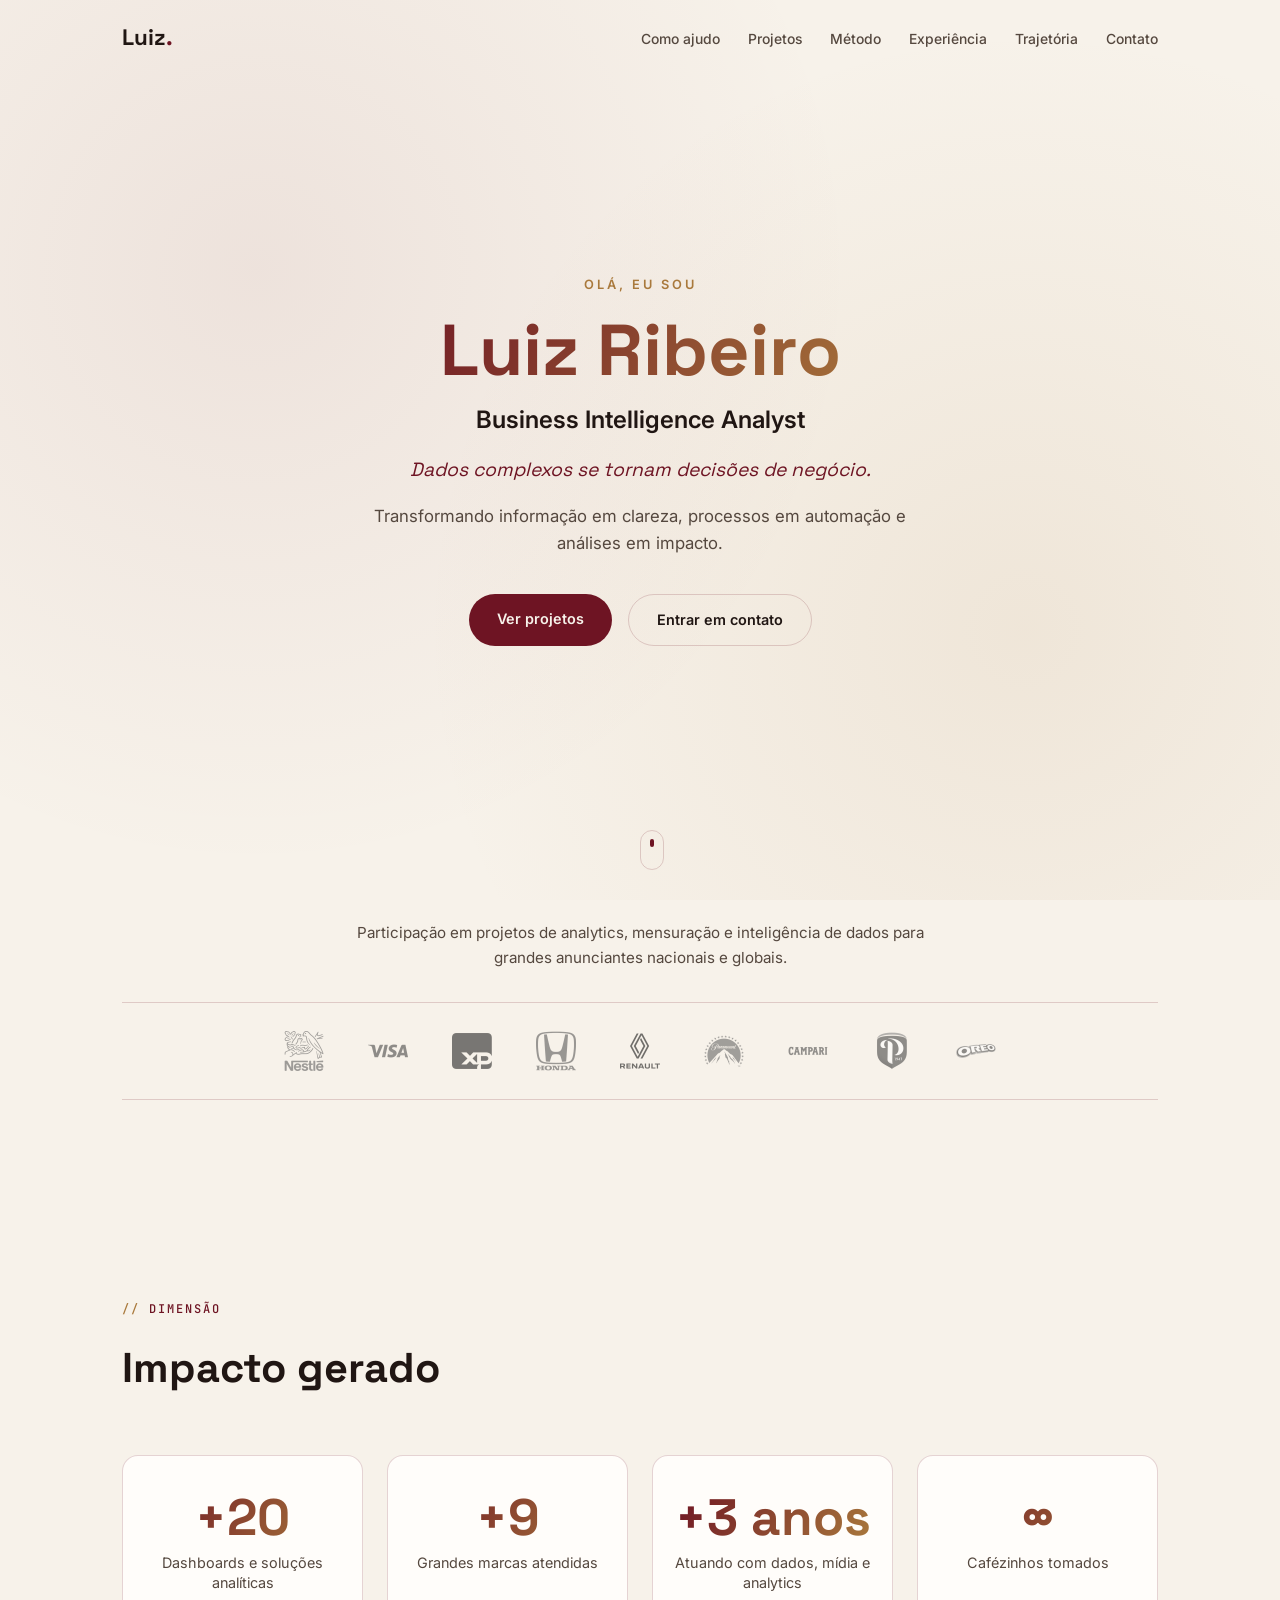
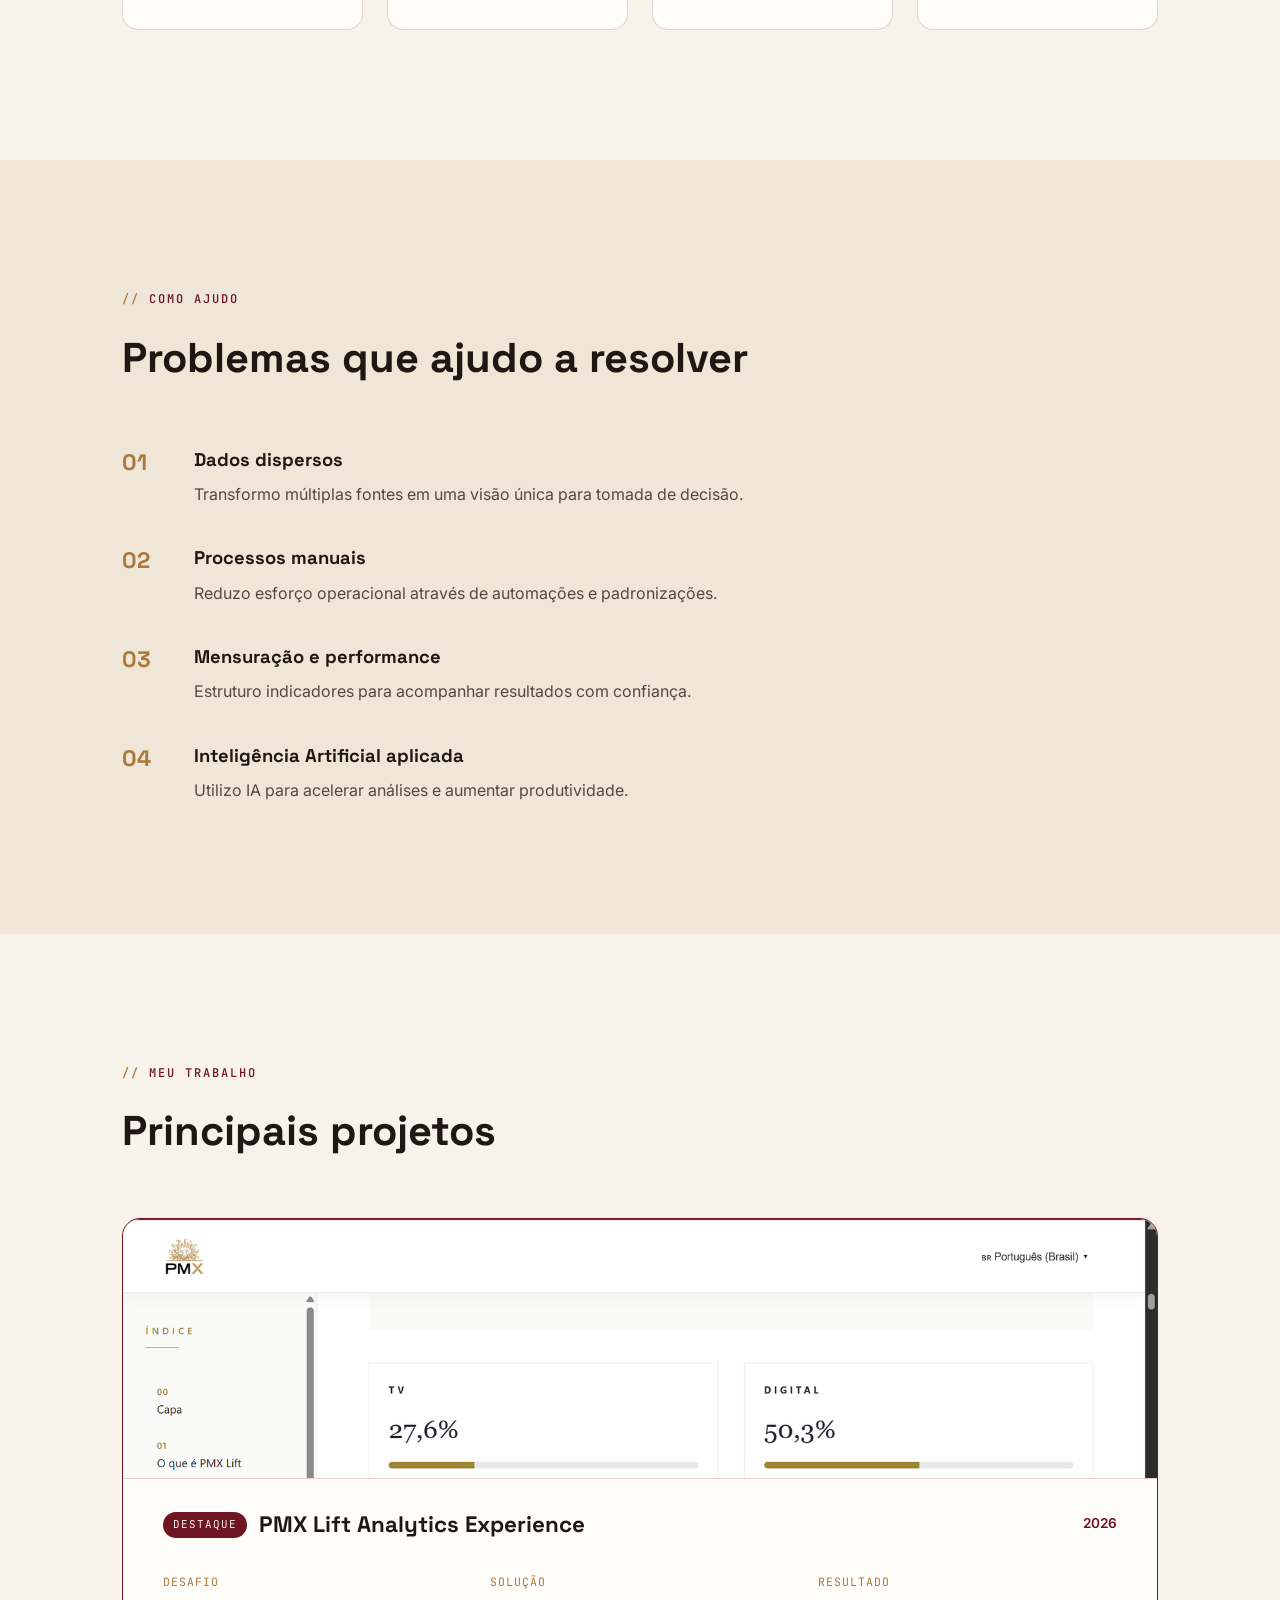
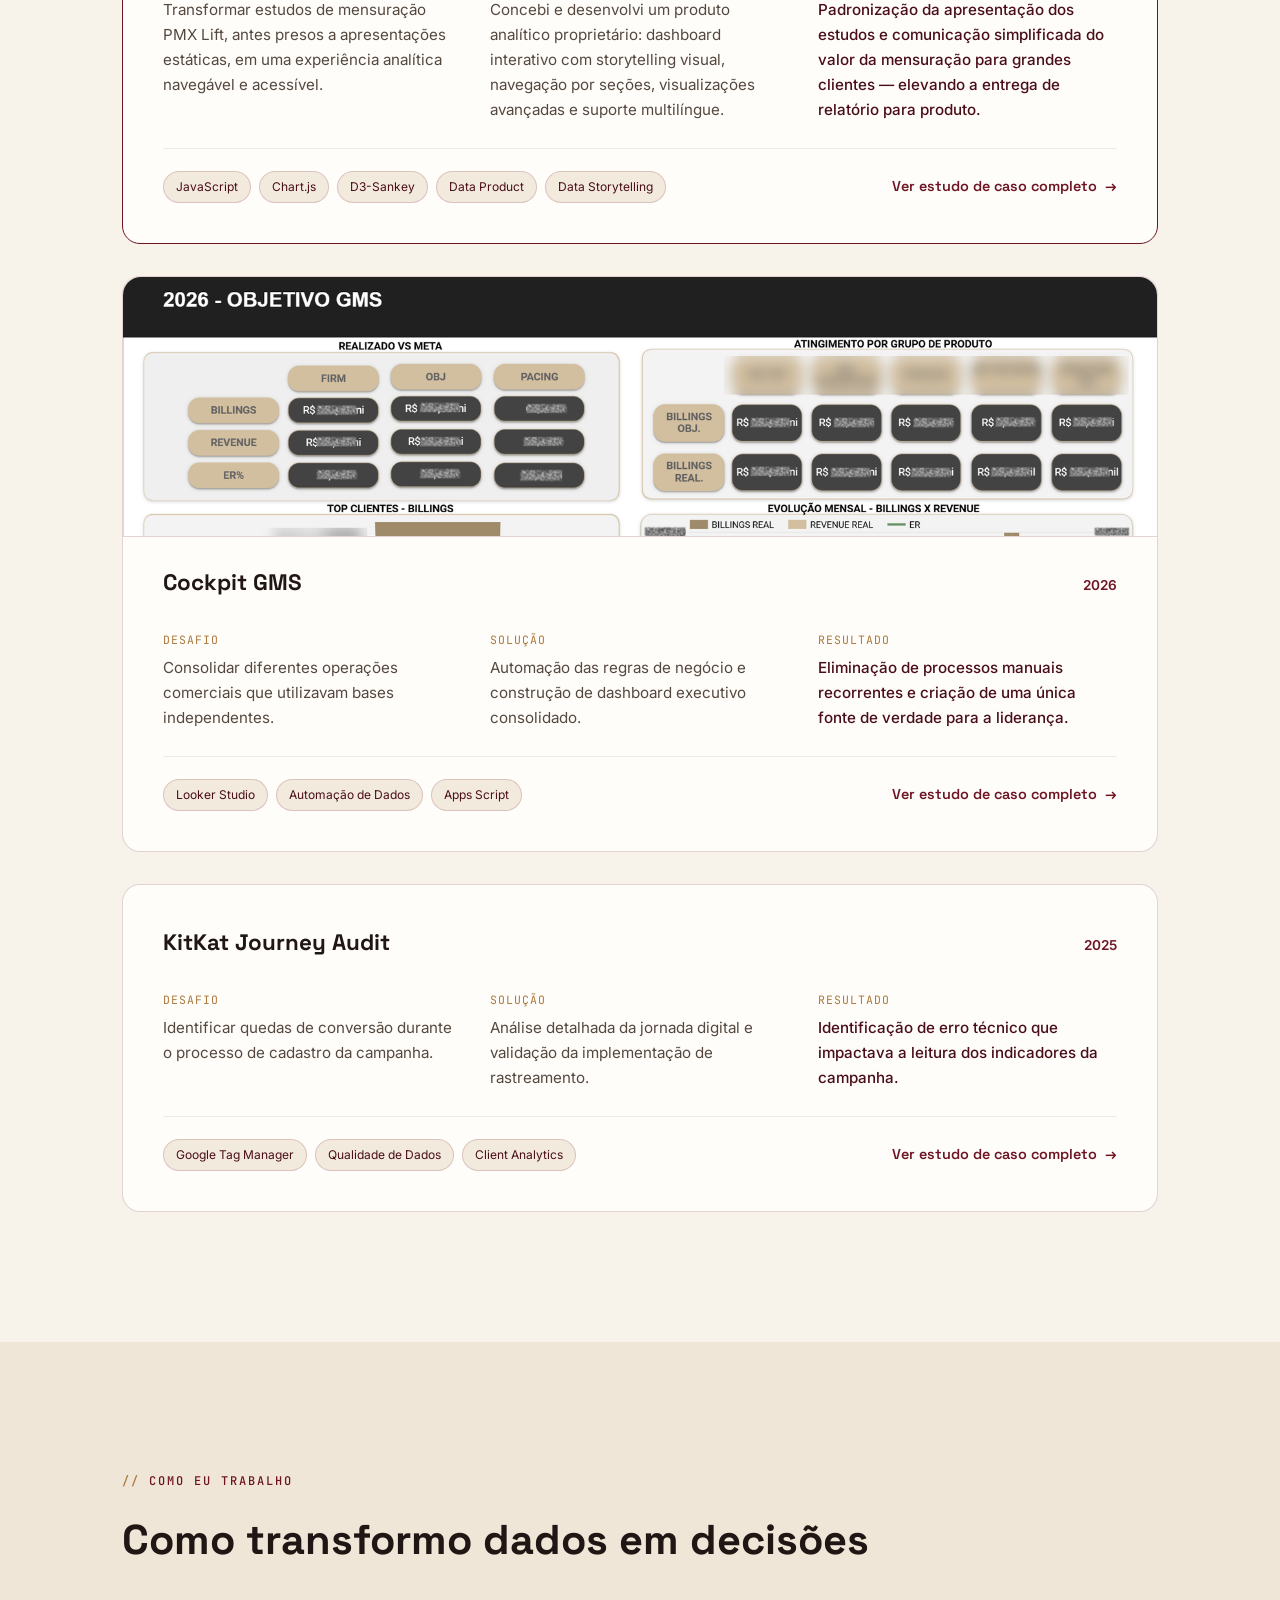
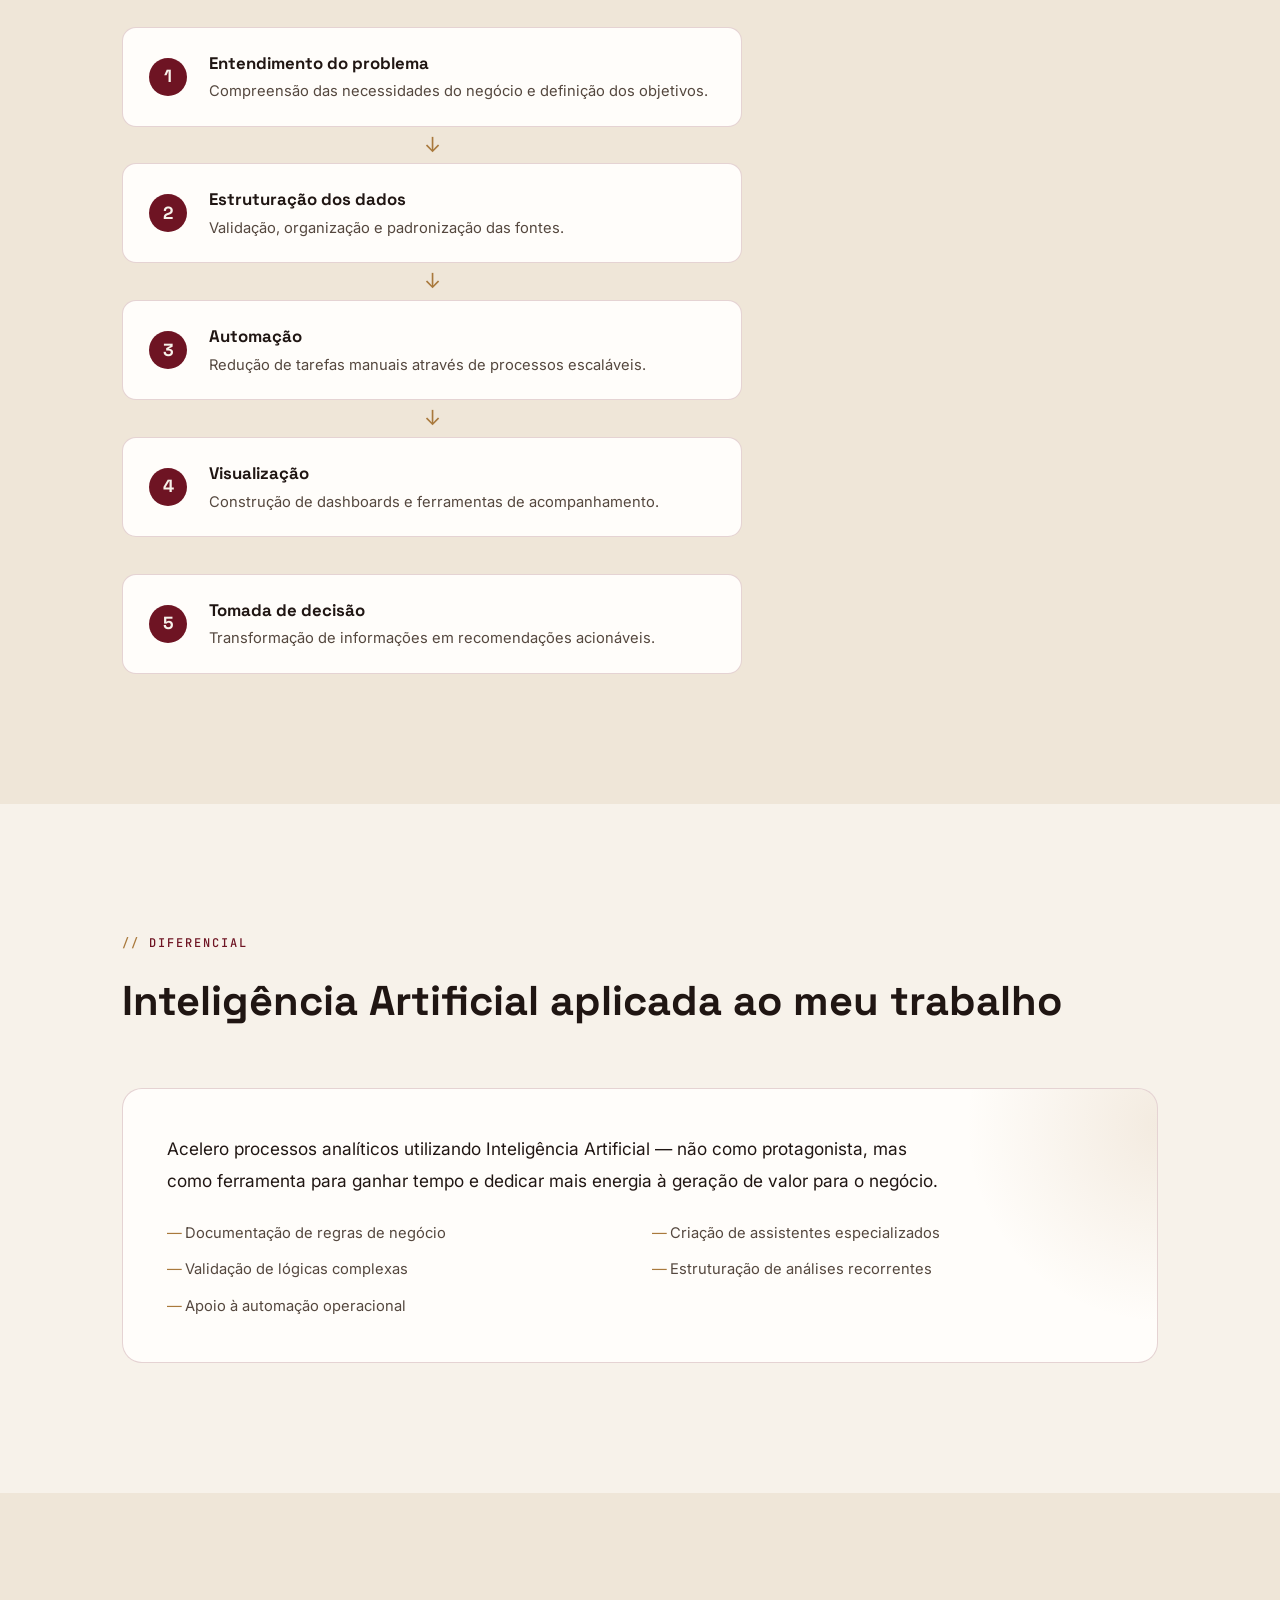
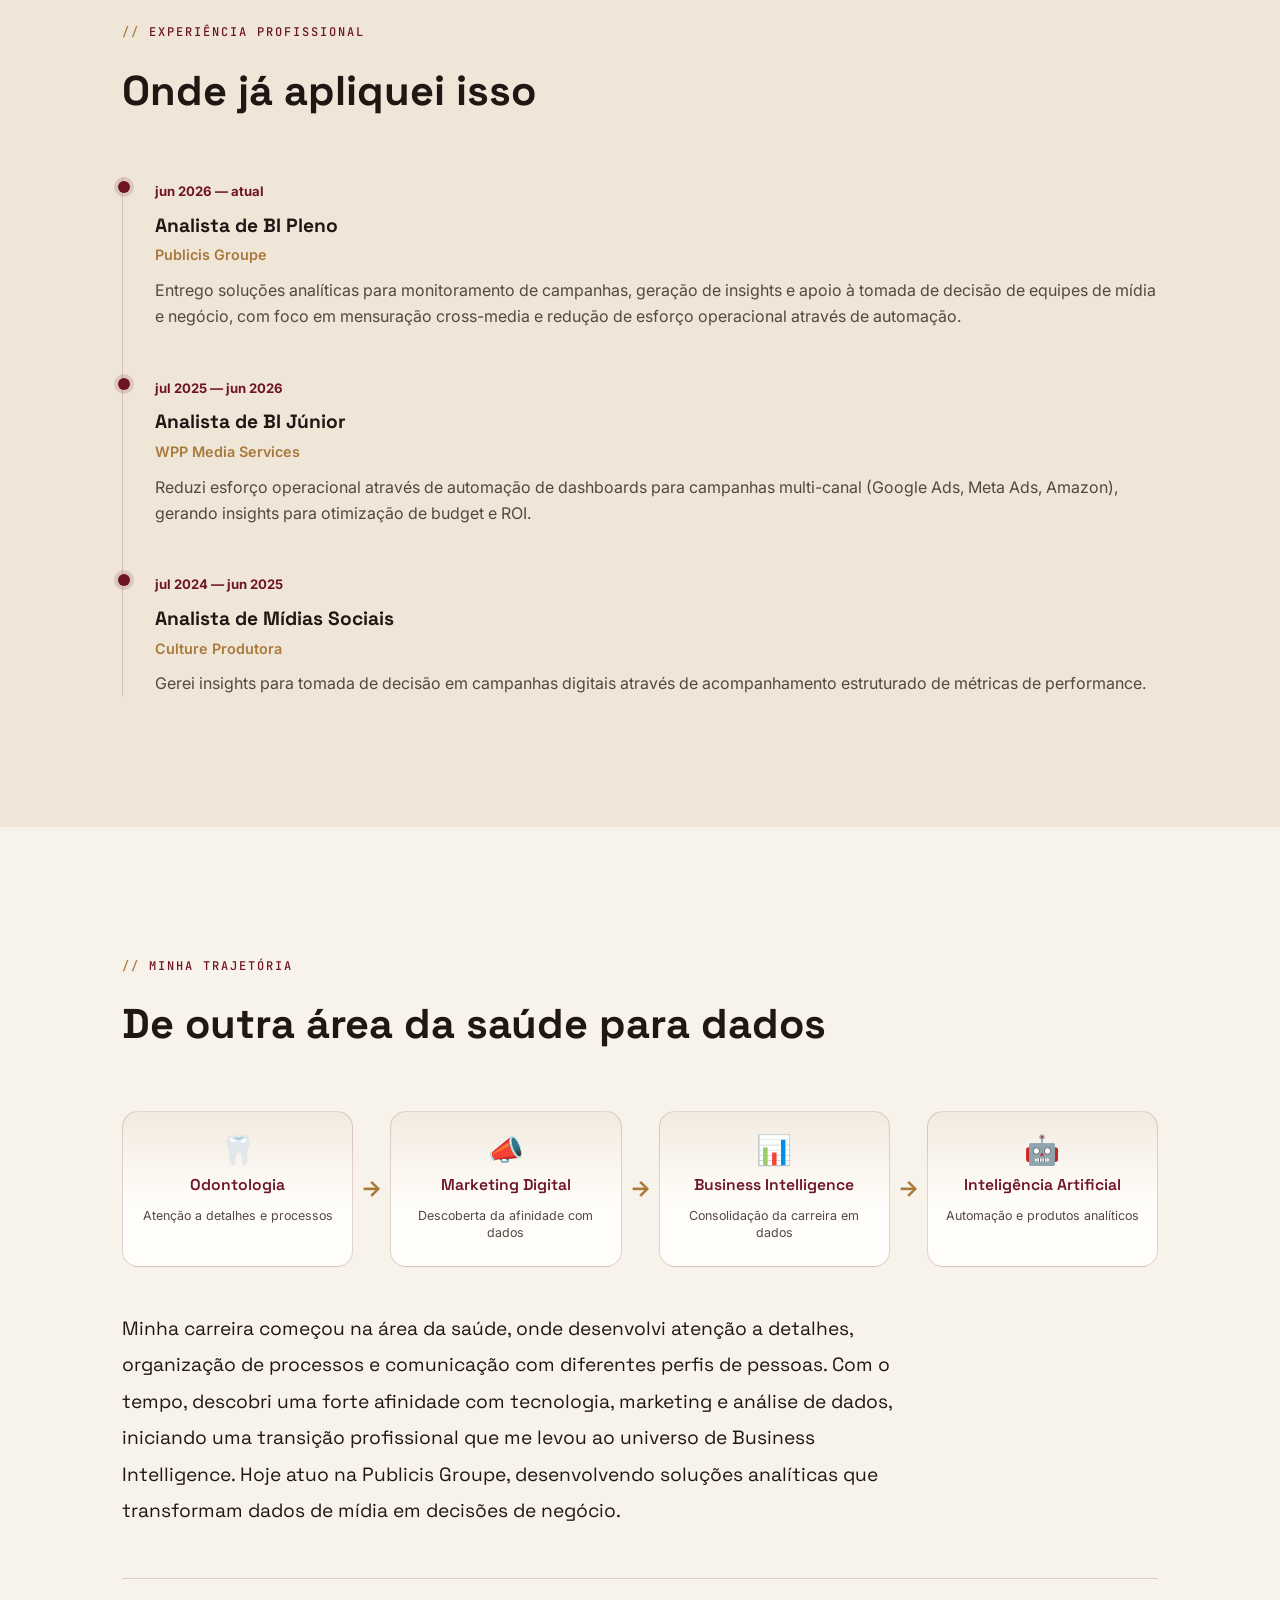
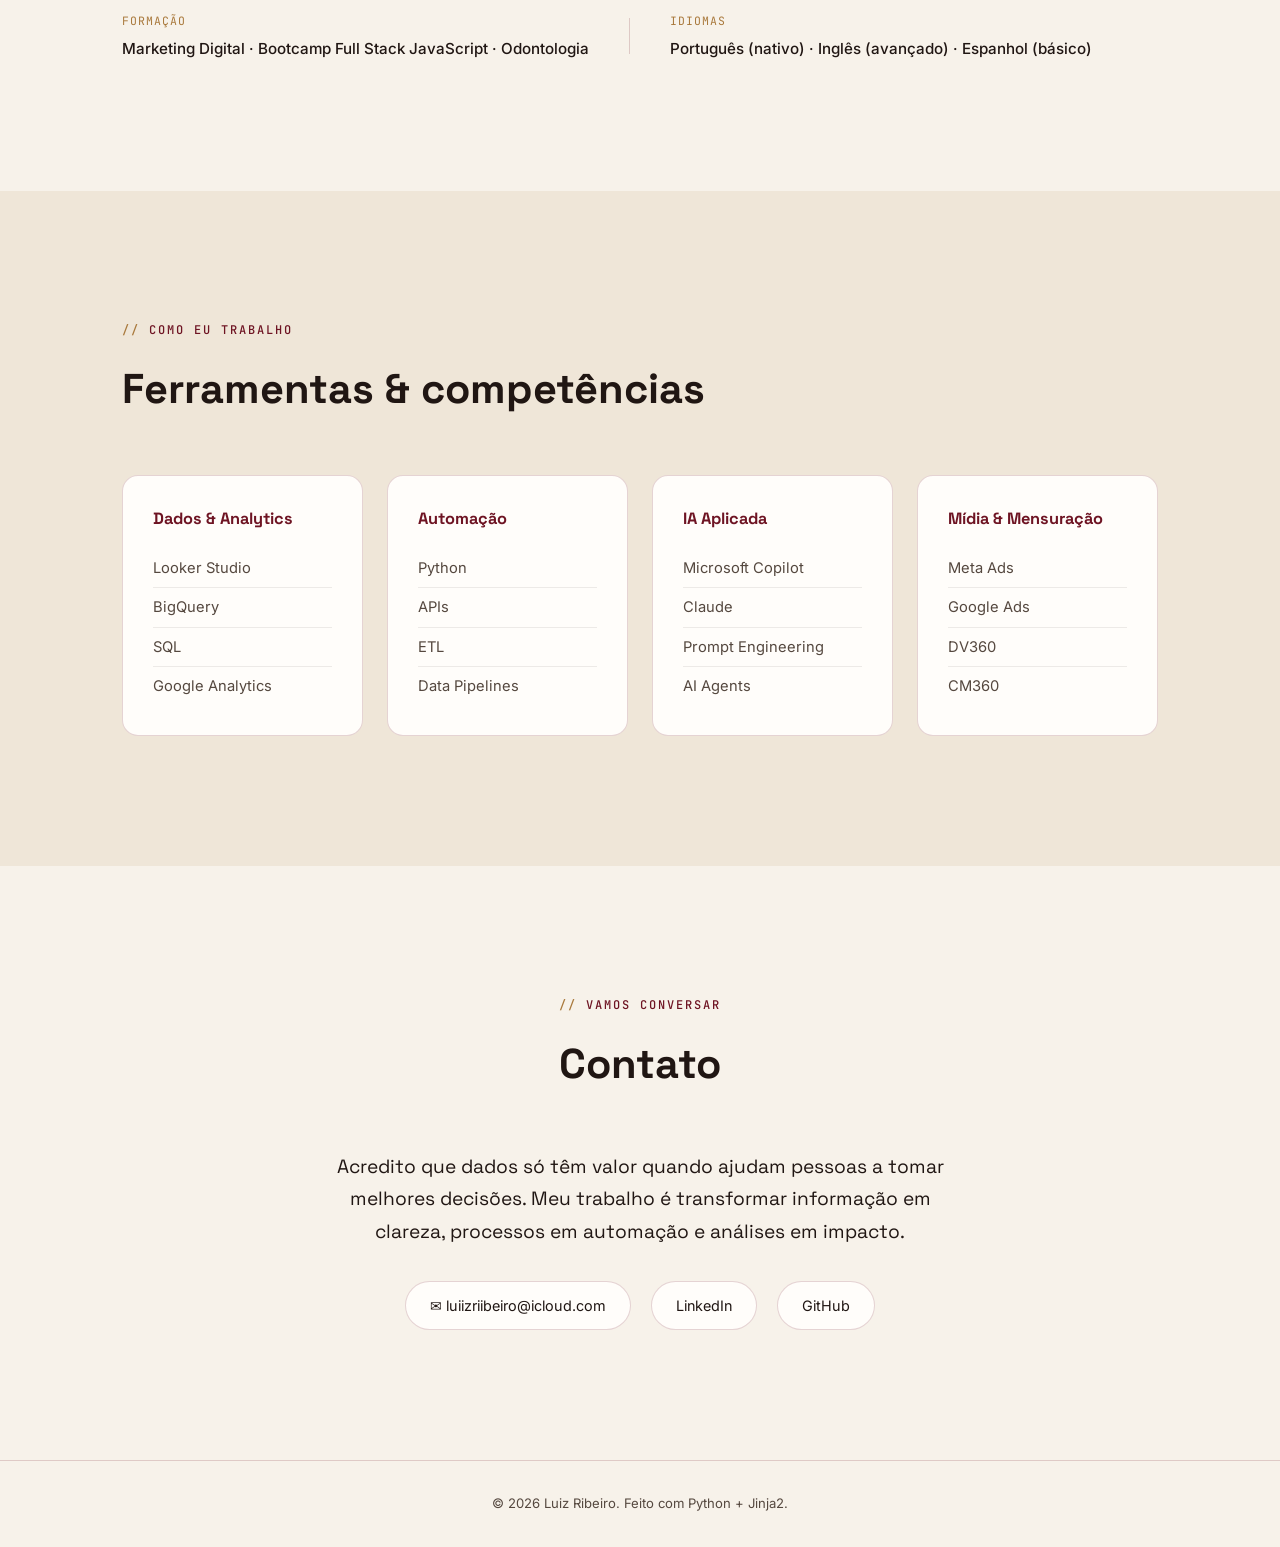
==== commit cf78ef74: "Add files via upload Pequenas alterações" ====
--- a/index.html
+++ b/index.html
@@ -39,8 +39,8 @@
     <p class="hero-eyebrow">Olá, eu sou</p>
     <h1 class="hero-name">Luiz Ribeiro</h1>
     <h2 class="hero-role">Business Intelligence Analyst</h2>
-    <p class="hero-highlight">Da Odontologia ao Business Intelligence — transformando dados complexos em decisões de negócio.</p>
-    <p class="hero-role-sub">Especializado em mensuração de mídia, automação e inteligência artificial aplicada.</p>
+    <p class="hero-highlight">Dados complexos se tornam decisões de negócio.</p>
+    <p class="hero-role-sub"></p>
     <p class="hero-tagline">Transformando informação em clareza, processos em automação e análises em impacto.</p>
     <div class="hero-cta">
       <a href="#projects" class="btn btn-primary">Ver projetos</a>
@@ -137,8 +137,8 @@
         </div>
         
         <div class="impact-number-card" data-aos="fade-up" data-aos-delay="270">
-          <span class="impact-number">100%</span>
-          <span class="impact-number-label">Foco em automação e tomada de decisão</span>
+          <span class="impact-number">∞</span>
+          <span class="impact-number-label">Cafézinhos tomados</span>
         </div>
         
       </div>
